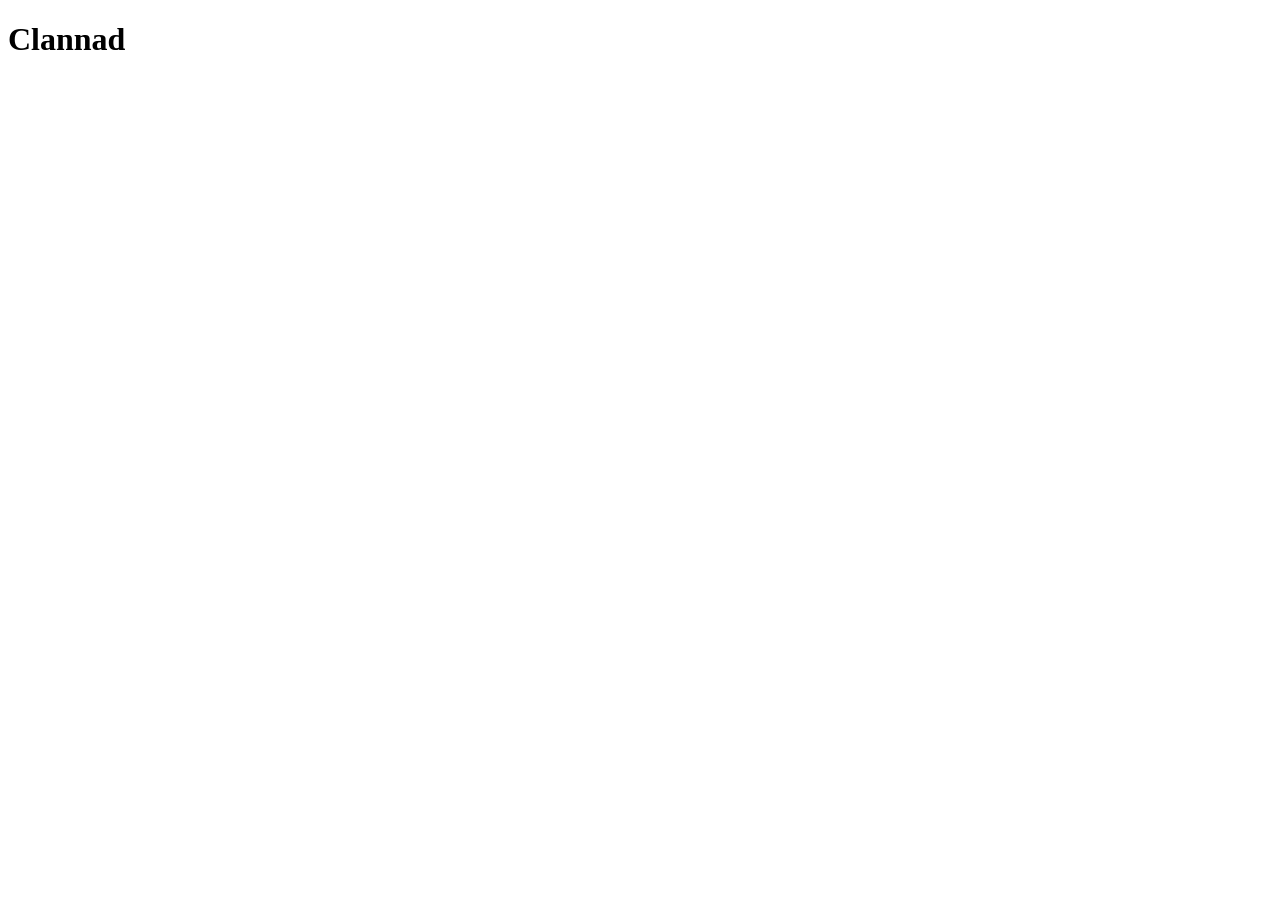
==== index.html @ 70203aae "atualizando os arquivos" ====
<!DOCTYPE html>
<html lang="pt-br">
<head>
    <meta charset="UTF-8">
    <title>Clannad</title>
    <link rel="stylesheet" href="css/style.css">

</head>
<body>
    <header>
        <h1>Clannad</h1>
    </header>
</body>
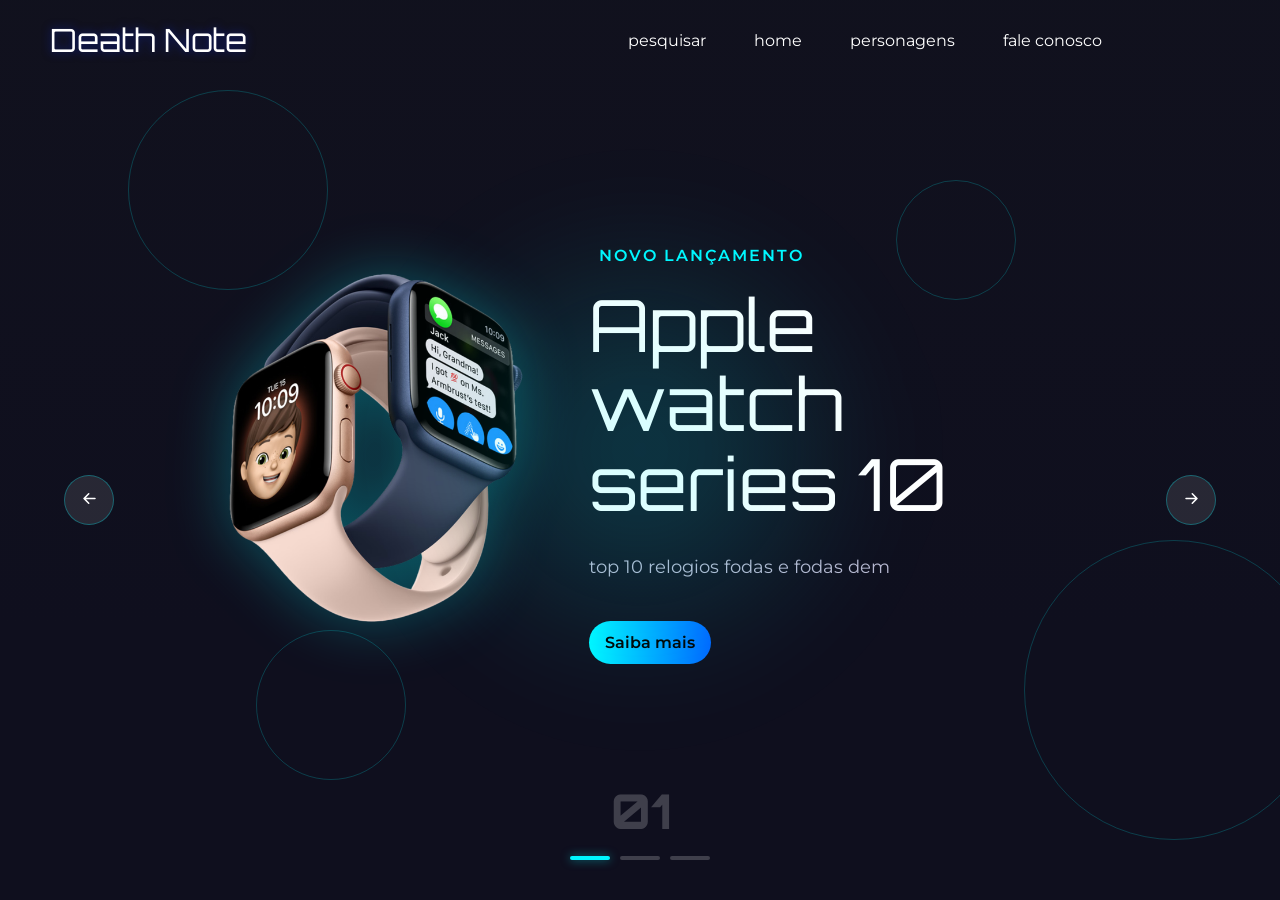
==== commit 64a258e5: "att" ====
--- a/index.html
+++ b/index.html
@@ -1,13 +1,120 @@
-<!DOCTYPE html>
+<!doctype html>
 <html lang="pt-br">
+
 <head>
-    <meta charset="UTF-8">
-    <title>Clannad</title>
-    <link rel="stylesheet" href="css/style.css">
+  <meta charset="UTF-8" />
+  <meta name="viewport" content="width=device-width, initial-scale=1.0" />
+  <title>DevClub Store</title>
+  <link rel="preconnect" href="https://fonts.googleapis.com">
+  <link rel="preconnect" href="https://fonts.gstatic.com" crossorigin>
+  <link
+    href="https://fonts.googleapis.com/css2?family=Montserrat:ital,wght@0,100..900;1,100..900&family=Orbitron:wght@400..900&display=swap"
+    rel="stylesheet">
+  <link rel="stylesheet" href="styles.css">
 
 </head>
+
 <body>
-    <header>
-        <h1>Clannad</h1>
-    </header>
-</body>+  <header>
+    <div class="logo">Death Note</div>
+    <nav>
+      <ul>
+        <li>pesquisar</li>
+        <li>home</li>
+        <li>personagens</li>
+        <li>fale conosco</li>
+      </ul>
+    </nav>
+  </header>
+
+  <main class="container">
+    <div class="tech-circle">
+      <div class="circle"></div>
+      <div class="circle"></div>
+      <div class="circle"></div>
+      <div class="circle"></div>
+    </div>
+
+    <div class="list">
+
+      <div class="item active">
+        <div class="product-img">
+          <img src="img/apple-watch.png" alt="Apple Watch">
+        </div>
+        <div class="content">
+          <p class="product-tag">Novo lançamento</p>
+          <p class="product-name">Apple watch series 10</p>
+          <p class="description">top 10 relogios fodas e fodas dem</p>
+          <button class="btn">Saiba mais</button>
+        </div>
+      </div>
+
+      <div class="item">
+        <div class="product-img">
+          <img src="img/air-pods.png" alt="Air pods">
+        </div>
+        <div class="content">
+          <p class="product-tag">Novo lançamento</p>
+          <p class="product-name">Air Pods</p>
+          <p class="product-description">dasdasdasdasdasd</p>
+          <button class="btn">Saiba mais</button>
+        </div>
+      </div>
+
+      <div class="item">
+        <div class="product-img">
+          <img src="img/vision-pro.png" alt="Vision Pro">
+        </div>
+        <div class="content">
+          <p class="product-tag">Novo lançamento</p>
+          <p class="product-name">Vision Pro</p>
+          <p class="product-description">O óculos mais tecnológico do mercado</p>
+          <button class="btn">Saiba mais</button>
+        </div>
+      </div>
+
+    </div>
+
+
+    </div>
+    </div>
+
+    <div class="arrows">
+      <button class="arrow-btn" id="prev">
+        <svg xmlns="http://www.w3.org/2000/svg" width="25" height="25" fill="#fff" class="bi bi-arrow-left-short"
+          viewBox="0 0 16 16">
+          <path fill-rule="evenodd"
+            d="M12 8a.5.5 0 0 1-.5.5H5.707l2.147 2.146a.5.5 0 0 1-.708.708l-3-3a.5.5 0 0 1 0-.708l3-3a.5.5 0 1 1 .708.708L5.707 7.5H11.5a.5.5 0 0 1 .5.5" />
+        </svg>
+
+
+      </button>
+      <button class="arrow-btn" id="next">
+        <svg xmlns="http://www.w3.org/2000/svg" width="25" height="25" fill="#fff" class="bi bi-arrow-right-short"
+          viewBox="0 0 16 16">
+          <path fill-rule="evenodd"
+            d="M4 8a.5.5 0 0 1 .5-.5h5.793L8.146 5.354a.5.5 0 1 1 .708-.708l3 3a.5.5 0 0 1 0 .708l-3 3a.5.5 0 0 1-.708-.708L10.293 8.5H4.5A.5.5 0 0 1 4 8" />
+        </svg>
+
+
+      </button>
+
+    </div>
+
+    <div class="indicators">
+
+      <div class="numbers">01</div>
+
+      <div class="dots">
+        <div class="dot active"></div>
+        <div class="dot"></div>
+        <div class="dot"></div>
+      </div>
+
+    </div>
+
+  </main>
+</body>
+<script src="./scripts.js"></script>
+
+</html>
--- a/styles.css
+++ b/styles.css
@@ -0,0 +1,284 @@
+* {
+  margin: 0;
+  padding: 0;
+  box-sizing: border-box;
+  list-style: none;
+  font-family: "Montserrat", sans-serif;
+}
+
+body {
+  background-color: #0f0f1e;
+  color: #fff;
+  font-size: 16px;
+}
+header {
+  position: fixed;
+  width: 90vw;
+  top: 0;
+  padding: 20px 50px;
+  display: flex;
+  justify-content: space-between;
+  align-items: center;
+  z-index: 3;
+}
+.logo {
+  font-family: "Orbitron", sans-serif;
+  font-size: 2rem;
+  font-weight: 300;
+  color: #ffffff;
+  text-shadow: 0 0 10px rgba(15, 46, 223, 0.5);
+}
+
+header nav ul {
+  display: flex;
+  gap: 48px;
+}
+header nav ul li {
+  cursor: pointer;
+  position: relative;
+  padding: 5px 0;
+}
+
+header nav ul li::after {
+  content: "";
+  position: absolute;
+  left: 0;
+  bottom: -5px;
+  width: 0;
+  height: 2px;
+  background-color: #ffefff;
+  transition: width 0.5s ease;
+}
+
+header nav ul li:hover::after {
+  width: 100%;
+}
+
+.container {
+  height: 100vh;
+  position: relative;
+  background: linear-gradient(
+    rgba(20, 21, 29, 0.35) 0%,
+    rgba(15, 15, 30, 0) 70%
+  );
+}
+
+.container::before {
+  content: "";
+  position: absolute;
+  border-radius: 50%;
+  width: 500px;
+  min-height: 500px;
+  border-radius: 50%;
+  background: radial-gradient(
+    circle, rgba(0, 247, 255, 0.2) 0%, rgba(15, 15, 30, 0) 70%);
+  top: 50%;
+  left: 50%;
+  transform: translate(-50%, -50%);
+  filter: blur(50px);
+  z-index: 1;
+  animation: pulse 1s infinite alternate;
+}
+
+@keyframes pulse {
+  0% {
+    opacity: 0.5;
+    transform: translate(-50%, -50%) scale(0.8);
+  }
+  100% {
+    opacity: 1;
+    transform: translate(-50%, -50%) scale(1);
+  }
+}
+
+.list {
+  width: 80%;
+  height: 100%;
+  margin: 0 auto;
+  position: relative;
+}
+
+.item {
+  position: absolute;
+  inset: 0;
+  display: flex;
+  justify-content: left;
+  align-items: center;
+  opacity: 0;
+  
+  /*animaçao*/
+  transform: translateX(100vw);
+  transition: transform 0.7s ease-in-out, opacity 0.7s ease-in-out;
+
+
+}
+.active {
+  opacity: 1;
+   transform: translateX(0);
+}
+
+.product-img {
+  width: 45%;
+  height: 100%;
+  display: flex;
+  align-items: center;
+  justify-content: center;
+  position: relative;
+  z-index: 2;
+}
+
+.product-img img {
+  max-width: 80%;
+  max-height: 60%;
+  filter: drop-shadow(0 0 30px rgba(0, 247, 255, 0.3));
+}
+
+.content {
+  width: 55%;
+  padding-right: 80px;
+  display: flex;
+  flex-direction: column;
+  align-items: flex-start;
+  justify-content: center;
+  gap: 10px;
+  z-index: 2;
+}
+
+.product-tag {
+  font-size: 1rem;
+  text-transform: uppercase;
+  color: #00f7ff;
+  font-weight: 600;
+  letter-spacing: 2px;
+  margin: 10px;
+}
+
+.product-name {
+  font-size: 4.5rem;
+  font-family: "Orbitron", sans-serif;
+  line-height: 1.1;
+  margin-bottom: 20px;
+}
+
+.description {
+  font-size: 1.1rem;
+  color: #b8b8d0;
+  line-height: 1.6;
+  margin-bottom: 30px;
+}
+
+.btn {
+  padding: 12px 16px;
+  background: linear-gradient(90deg, #00f7ff, #0066ff);
+  border-radius: 30px;
+  color: #000;
+  font-size: 1rem;
+  font-weight: 600;
+  cursor: pointer;
+  border: none;
+}
+
+.arrows {
+  position: absolute;
+  width: 90%;
+  display: flex;
+  justify-content: space-between;
+  top: 50%;
+  left: 50%;
+  transform: translate(-50%, 50%);
+  z-index: 5;
+}
+
+.arrow-btn {
+  width: 50px;
+  height: 50px;
+  border-radius: 50px;
+  cursor: pointer;
+  background-color: rgba(255, 255, 255, 0.1);
+  border: 1px solid rgba(0, 247, 255, 0.3);
+}
+
+.arrow-btn:hover {
+  background-color: (rgb(0, 247, 255, 0.2));
+  border-color: #00f7ff;
+}
+
+.indicators {
+  position: absolute;
+  bottom: 40px;
+  left: 50%;
+  transform: translateX(-50%);
+  display: flex;
+  flex-direction: column;
+  align-items: center;
+  gap: 15px;
+  z-index: 5;
+}
+
+.numbers {
+  font-family: "Orbitron", sans-serif;
+  font-size: 3rem;
+  font-weight: 800;
+  color: rgba(255, 255, 255, 0.2);
+}
+
+.dots {
+  display: flex;
+  gap: 10px;
+}
+
+.dot {
+  width: 40px;
+  height: 4px;
+  background-color: rgba(255, 255, 255, 0.2);
+  border-radius: 2px;
+}
+
+.dot.active {
+  background-color: #00f7ff;
+  box-shadow: 0 0 10px rgb(0, 247, 255, 0.5);
+}
+
+.tech-circle{
+    position: absolute;
+    width: 100%;
+    top: 0%;
+    left: 0;
+    height: 100%;
+}
+
+.circle{
+    position: absolute;
+    border-radius: 50px;
+    border: 1px solid rgb(0, 247, 255, 0.2);
+
+
+}
+.circle:nth-child(1){
+    width: 200px;
+    height: 200px;
+    top: 10%;
+    left: 10%;
+    border-radius: 50%;
+}
+.circle:nth-child(2){
+    width: 300px;
+    height: 300px;
+    top: 60%;
+    left: 80%;
+    border-radius: 50%;
+}
+.circle:nth-child(3){
+    width: 150px;
+    height: 150px;
+    top: 70%;
+    left: 20%;
+    border-radius: 50%;
+}
+.circle:nth-child(4){
+    width: 120px;
+    height: 120px;
+    top: 20%;
+    left: 70%;
+    border-radius: 50%;
+}
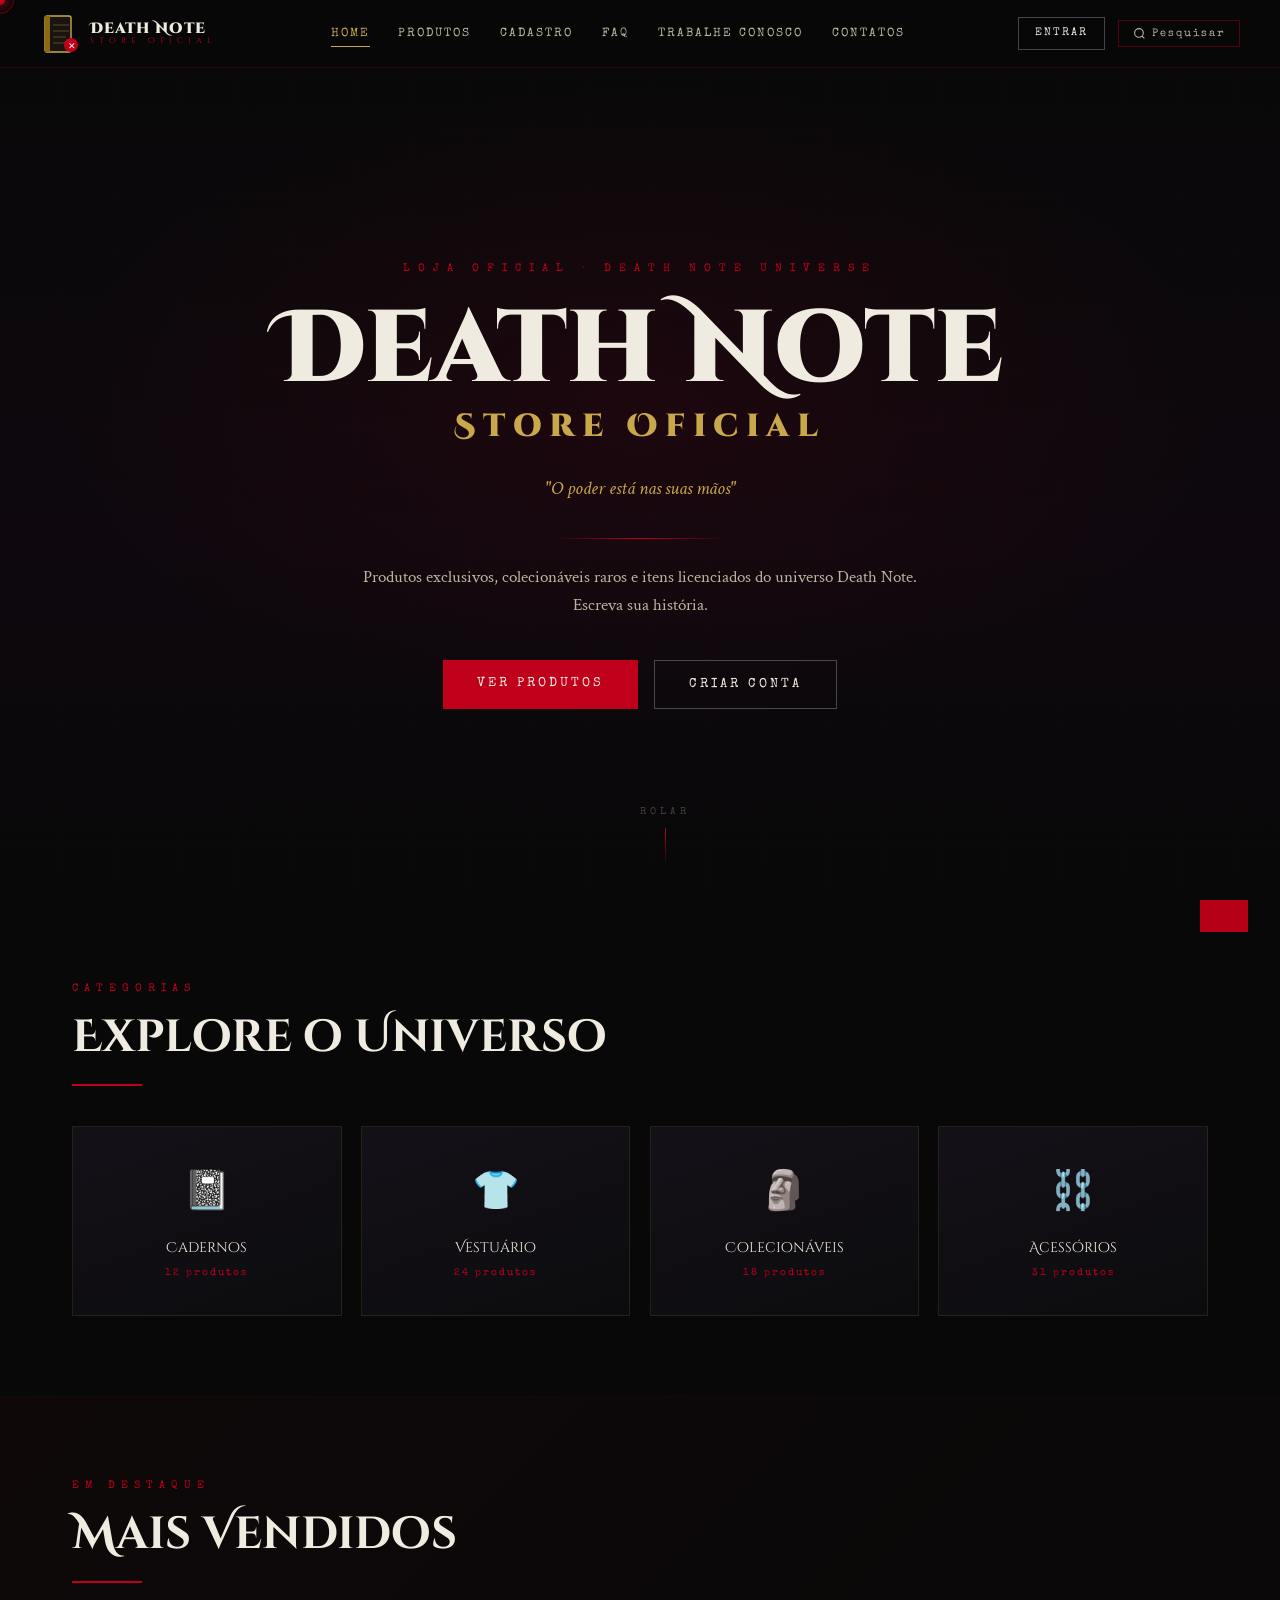
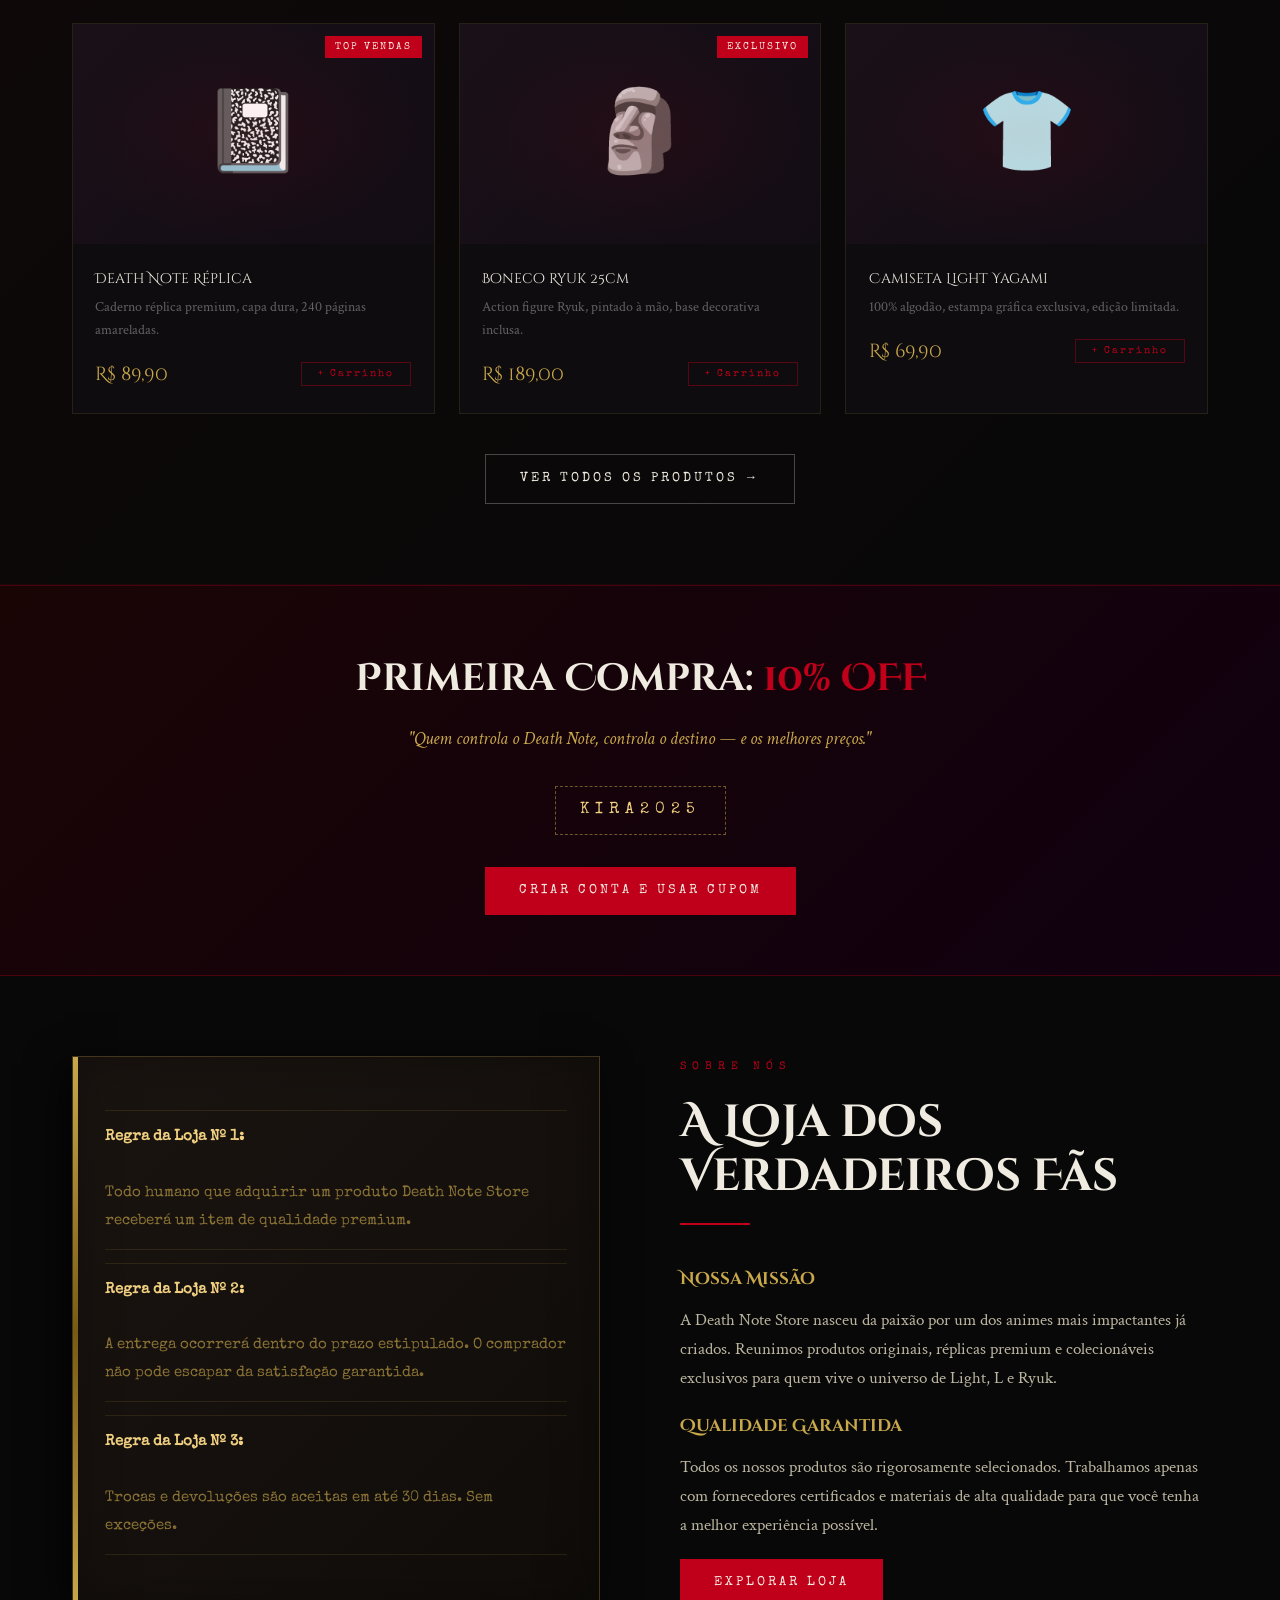
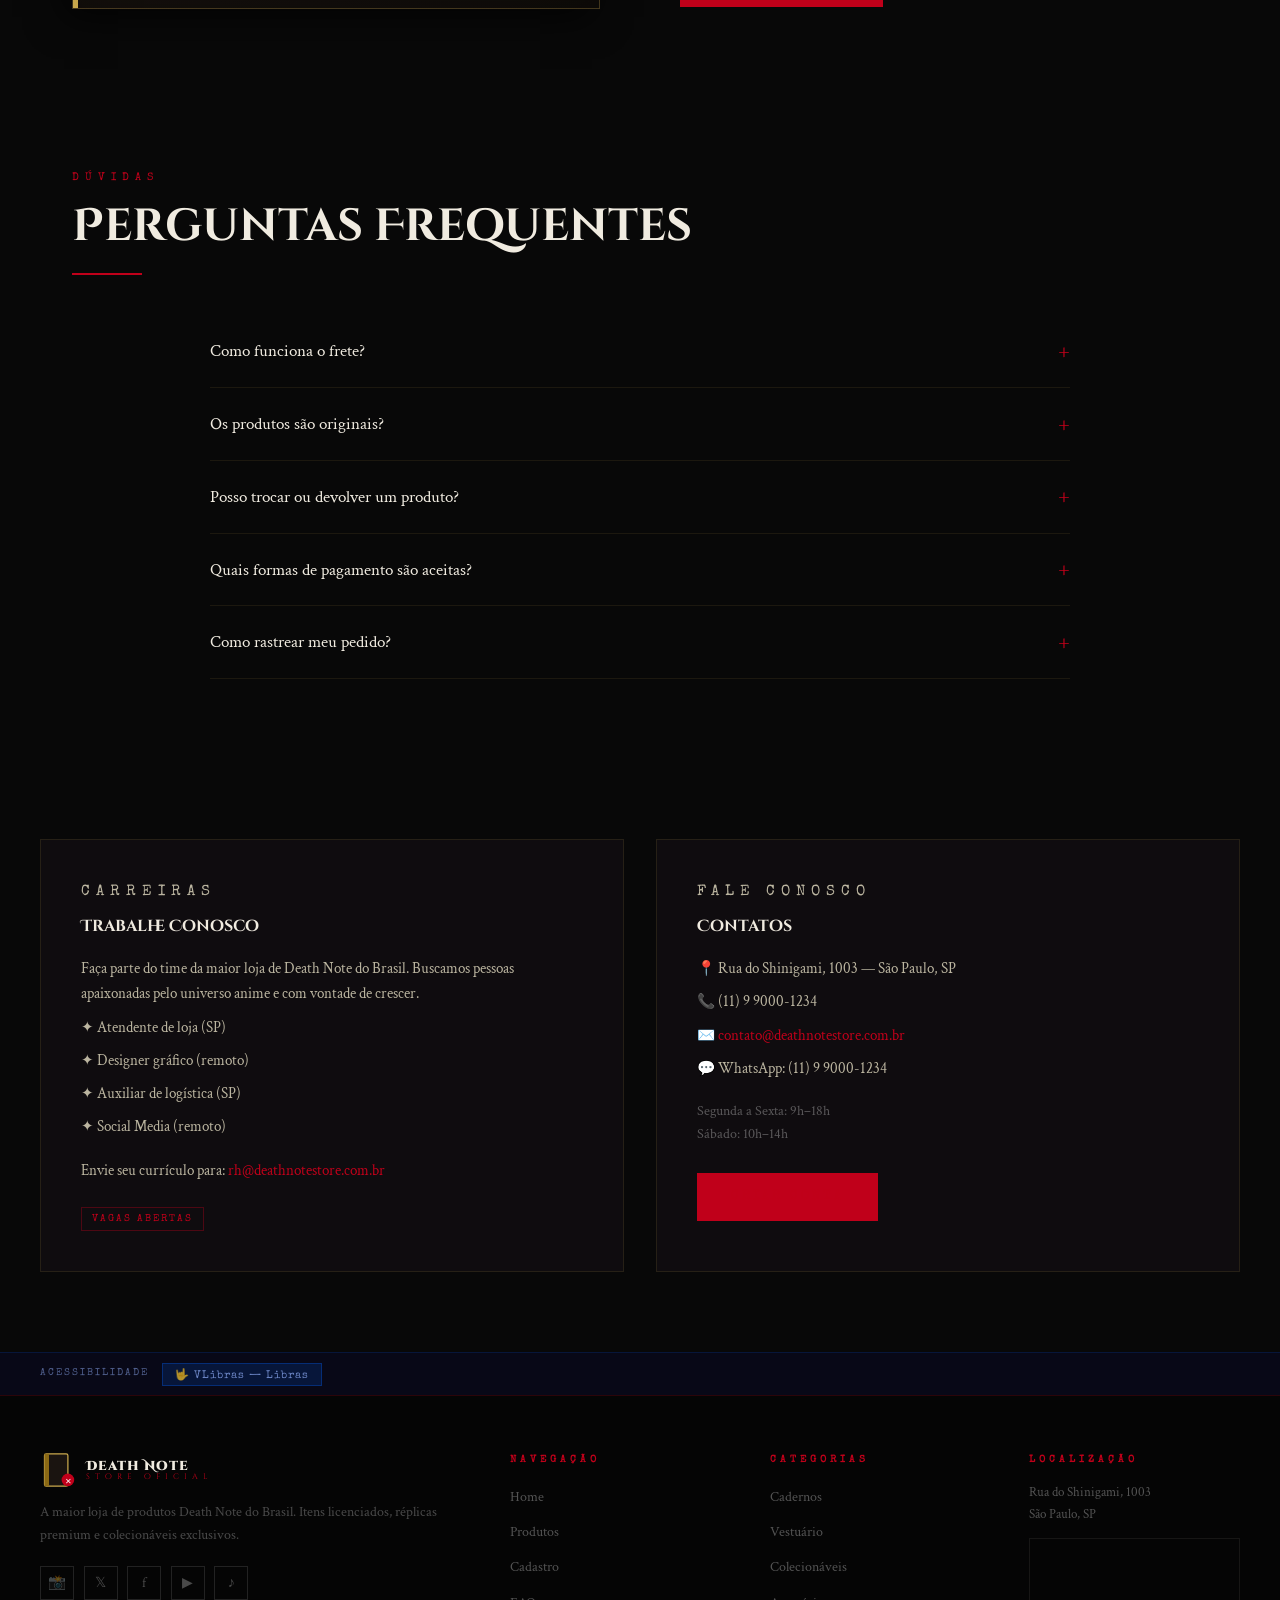
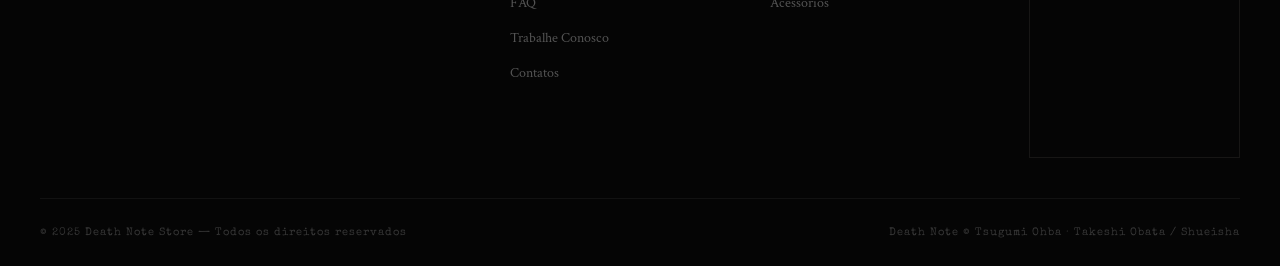
==== commit 44379158: "att final boss" ====
--- a/index.html
+++ b/index.html
@@ -1,120 +1,519 @@
-<!doctype html>
-<html lang="pt-br">
-
+<!DOCTYPE html>
+<html lang="pt-BR">
 <head>
-  <meta charset="UTF-8" />
-  <meta name="viewport" content="width=device-width, initial-scale=1.0" />
-  <title>DevClub Store</title>
-  <link rel="preconnect" href="https://fonts.googleapis.com">
-  <link rel="preconnect" href="https://fonts.gstatic.com" crossorigin>
-  <link
-    href="https://fonts.googleapis.com/css2?family=Montserrat:ital,wght@0,100..900;1,100..900&family=Orbitron:wght@400..900&display=swap"
-    rel="stylesheet">
-  <link rel="stylesheet" href="styles.css">
-
+<meta charset="UTF-8">
+<meta name="viewport" content="width=device-width, initial-scale=1.0">
+<title>Death Note Store — Loja Oficial</title>
+<link rel="stylesheet" href="style.css">
+<style>
+/* ── HERO ── */
+.hero {
+  min-height: 100vh; display:flex; align-items:center; justify-content:center;
+  position:relative; overflow:hidden; padding-top:68px;
+}
+.hero-bg {
+  position:absolute; inset:0;
+  background: radial-gradient(ellipse 70% 55% at 50% 45%, rgba(192,0,26,.09) 0%, transparent 65%),
+              linear-gradient(180deg,#080808 0%,#0e080e 60%,#080808 100%);
+}
+.hero-lines {
+  position:absolute; inset:0;
+  background-image:
+    repeating-linear-gradient(0deg,transparent,transparent 58px,rgba(192,0,26,.025) 58px,rgba(192,0,26,.025) 59px),
+    repeating-linear-gradient(90deg,transparent,transparent 58px,rgba(192,0,26,.018) 58px,rgba(192,0,26,.018) 59px);
+}
+/* Partículas */
+.ptcl { position:absolute; width:2px; height:2px; background:var(--red); border-radius:50%; opacity:0; animation:floatUp linear infinite; }
+@keyframes floatUp {
+  0%   { opacity:0; transform:translateY(100vh) scale(0); }
+  10%  { opacity:.5; }
+  90%  { opacity:.15; }
+  100% { opacity:0; transform:translateY(-30px) scale(1.5); }
+}
+.hero-content { position:relative; z-index:2; text-align:center; max-width:860px; padding:2rem; }
+.hero-eyebrow { font-family:'Special Elite',cursive; font-size:.7rem; letter-spacing:8px; color:var(--red); text-transform:uppercase; margin-bottom:1.5rem; opacity:0; animation:fadeInUp .8s ease forwards .3s; }
+.hero-title { font-family:'Cinzel Decorative',cursive; font-size:clamp(2.8rem,8vw,7rem); font-weight:900; color:var(--white); line-height:.95; margin-bottom:.3em; opacity:0; animation:fadeInUp .8s ease forwards .5s; }
+.hero-title .store { display:block; font-size:clamp(1rem,2.5vw,2rem); color:var(--gold); letter-spacing:8px; margin-top:.4em; }
+.hero-sub { font-family:'Crimson Text',serif; font-style:italic; font-size:1.2rem; color:var(--gold); margin-bottom:2rem; opacity:0; animation:fadeInUp .8s ease forwards .7s; }
+.hero-div { width:180px; height:1px; background:linear-gradient(90deg,transparent,var(--red),transparent); margin:0 auto 1.5rem; opacity:0; animation:fadeInUp .8s ease forwards .9s; }
+.hero-desc { font-size:1.05rem; color:var(--text); max-width:560px; margin:0 auto 2.5rem; opacity:0; animation:fadeInUp .8s ease forwards 1.1s; }
+.hero-btns { display:flex; gap:1rem; justify-content:center; flex-wrap:wrap; opacity:0; animation:fadeInUp .8s ease forwards 1.3s; }
+
+/* ── CATEGORIAS ── */
+.cats { padding:80px 0; }
+.cats-grid { display:grid; grid-template-columns:repeat(4,1fr); gap:1.2rem; margin-top:2.5rem; }
+.cat-card {
+  background:linear-gradient(160deg,#141018,#0c0c0e);
+  border:1px solid rgba(201,168,76,.12); padding:2rem 1.5rem; text-align:center;
+  text-decoration:none; transition:all .3s; cursor:none; position:relative; overflow:hidden;
+}
+.cat-card::before { content:''; position:absolute; top:0; left:0; right:0; height:2px; background:linear-gradient(90deg,transparent,var(--red),transparent); transform:scaleX(0); transition:transform .3s; }
+.cat-card:hover { border-color:rgba(192,0,26,.35); transform:translateY(-5px); box-shadow:0 16px 40px rgba(0,0,0,.5); }
+.cat-card:hover::before { transform:scaleX(1); }
+.cat-icon { font-size:2.4rem; margin-bottom:.8rem; display:block; }
+.cat-name { font-family:'Cinzel Decorative',cursive; font-size:.85rem; color:var(--white); margin-bottom:.3rem; }
+.cat-count { font-family:'Special Elite',cursive; font-size:.65rem; letter-spacing:2px; color:var(--red); }
+
+/* ── DESTAQUES ── */
+.featured { padding:80px 0; background:linear-gradient(135deg,rgba(192,0,26,.03),transparent); border-top:1px solid rgba(192,0,26,.08); border-bottom:1px solid rgba(192,0,26,.08); }
+.prod-grid { display:grid; grid-template-columns:repeat(3,1fr); gap:1.5rem; }
+.prod-card {
+  background:#0f0c0f; border:1px solid rgba(201,168,76,.12);
+  overflow:hidden; transition:all .3s; cursor:none; position:relative;
+}
+.prod-card:hover { border-color:rgba(192,0,26,.4); box-shadow:0 20px 50px rgba(0,0,0,.6); }
+.prod-img {
+  height:220px; background:linear-gradient(135deg,#1a1018,#120c14);
+  display:flex; align-items:center; justify-content:center; font-size:5rem;
+  position:relative; overflow:hidden;
+}
+.prod-img::after { content:''; position:absolute; inset:0; background:radial-gradient(ellipse at center,rgba(192,0,26,.08),transparent 70%); }
+.prod-badge {
+  position:absolute; top:12px; right:12px;
+  background:var(--red); color:var(--white);
+  font-family:'Special Elite',cursive; font-size:.6rem; letter-spacing:2px;
+  padding:3px 10px; text-transform:uppercase;
+}
+.prod-body { padding:1.4rem; }
+.prod-name { font-family:'Cinzel Decorative',cursive; font-size:.9rem; color:var(--white); margin-bottom:.3rem; }
+.prod-desc { font-size:.85rem; color:rgba(200,200,200,.45); margin-bottom:1rem; }
+.prod-footer { display:flex; align-items:center; justify-content:space-between; }
+.prod-price { font-family:'Cinzel Decorative',cursive; font-size:1.2rem; color:var(--gold); }
+.prod-btn {
+  background:none; border:1px solid rgba(192,0,26,.4); color:var(--red);
+  padding:6px 16px; font-family:'Special Elite',cursive; font-size:.65rem;
+  letter-spacing:2px; cursor:none; transition:all .2s;
+}
+.prod-btn:hover { background:var(--red); color:var(--white); }
+.section-cta { text-align:center; margin-top:2.5rem; }
+
+/* ── BANNER PROMO ── */
+.banner {
+  background:linear-gradient(135deg,#1a0505,#100010);
+  border-top:1px solid rgba(192,0,26,.3); border-bottom:1px solid rgba(192,0,26,.3);
+  padding:60px 2rem; text-align:center;
+}
+.banner h2 { font-family:'Cinzel Decorative',cursive; font-size:clamp(1.5rem,3vw,2.5rem); color:var(--white); margin-bottom:.8rem; }
+.banner h2 span { color:var(--red); }
+.banner p { font-style:italic; color:var(--gold); margin-bottom:2rem; font-size:1.1rem; }
+.banner-code { display:inline-block; border:1px dashed rgba(201,168,76,.5); padding:10px 24px; font-family:'Special Elite',cursive; font-size:1rem; letter-spacing:6px; color:var(--gold2); margin-bottom:2rem; }
+
+/* ── SOBRE A LOJA ── */
+.sobre { padding:80px 0; }
+.sobre-grid { display:grid; grid-template-columns:1fr 1fr; gap:5rem; align-items:center; }
+.notebook {
+  background:linear-gradient(135deg,#1a1410,#0f0c09);
+  border:1px solid rgba(201,168,76,.25); padding:2.5rem 2rem;
+  box-shadow:-8px 8px 35px rgba(0,0,0,.7), inset 0 0 50px rgba(0,0,0,.3);
+  position:relative;
+}
+.notebook::before { content:''; position:absolute; top:0; left:0; bottom:0; width:5px; background:linear-gradient(180deg,var(--gold),#7a5a10,var(--gold)); }
+.nb-line { height:1px; background:rgba(201,168,76,.12); margin:13px 0; }
+.nb-text { font-family:'Special Elite',cursive; font-size:.92rem; color:rgba(201,168,76,.65); line-height:1.9; }
+.nb-text strong { color:var(--gold2); animation:glow 3s ease-in-out infinite; }
+@keyframes glow { 0%,100%{text-shadow:none} 50%{text-shadow:0 0 10px rgba(192,0,26,.4)} }
+.sobre-text h3 { font-family:'Cinzel Decorative',cursive; color:var(--gold); font-size:1.05rem; margin-bottom:.8rem; }
+.sobre-text p { margin-bottom:1.2rem; }
+
+/* ── FAQ ── */
+.faq { padding:80px 0; }
+.faq-wrap { max-width:860px; margin:0 auto; }
+.faq-item { border-bottom:1px solid rgba(201,168,76,.1); }
+.faq-q {
+  width:100%; background:none; border:none; color:var(--white);
+  font-family:'Crimson Text',serif; font-size:1.05rem; text-align:left;
+  padding:1.4rem 0; cursor:none; display:flex; justify-content:space-between; align-items:center; transition:color .2s;
+}
+.faq-q:hover { color:var(--gold); }
+.faq-q .ico { color:var(--red); font-size:1.3rem; transition:transform .3s; flex-shrink:0; margin-left:1rem; }
+.faq-q.open .ico { transform:rotate(45deg); }
+.faq-a { max-height:0; overflow:hidden; transition:max-height .4s ease; }
+.faq-a.open { max-height:200px; }
+.faq-a p { color:var(--text); font-size:.92rem; padding-bottom:1.2rem; padding-right:2rem; }
+
+/* ── TRABALHE / CONTATOS ── */
+.info-2col { display:grid; grid-template-columns:1fr 1fr; gap:2rem; padding:80px 0; }
+.info-card {
+  background:#0f0c0f; border:1px solid rgba(201,168,76,.12); padding:2.5rem;
+}
+.info-card h3 { font-family:'Cinzel Decorative',cursive; font-size:1rem; color:var(--white); margin-bottom:1rem; }
+.info-card p, .info-card li { font-size:.92rem; color:var(--text); margin-bottom:.5rem; list-style:none; padding-left:0; }
+.info-card a { color:var(--red); text-decoration:none; cursor:none; }
+.info-card a:hover { color:var(--gold); }
+.info-card ul { margin-bottom:1.2rem; }
+.info-card .tag { display:inline-block; border:1px solid rgba(192,0,26,.35); color:var(--red); font-family:'Special Elite',cursive; font-size:.6rem; letter-spacing:2px; padding:3px 10px; margin-top:1rem; text-transform:uppercase; }
+
+@media(max-width:768px){
+  .cats-grid { grid-template-columns:1fr 1fr; }
+  .prod-grid { grid-template-columns:1fr 1fr; }
+  .sobre-grid,.info-2col { grid-template-columns:1fr; }
+}
+</style>
 </head>
-
 <body>
-  <header>
-    <div class="logo">Death Note</div>
-    <nav>
+
+<!-- CURSOR -->
+<div class="cursor" id="cursor"></div>
+<div class="cursor-ring" id="cursorRing"></div>
+
+<!-- SEARCH MODAL -->
+<div class="search-modal" id="searchModal">
+  <div class="search-box">
+    <div class="search-input-wrap">
+      <input type="text" class="search-input" id="searchInput" placeholder="Buscar produtos, páginas...">
+      <button class="search-close" onclick="closeSearch()">✕</button>
+    </div>
+    <div class="search-results" id="searchResults"></div>
+  </div>
+</div>
+
+<!-- ══ HEADER ══ -->
+<header>
+  <a href="index.html" class="logo">
+    <div class="logo-icon">
+      <svg viewBox="0 0 40 40" fill="none" xmlns="http://www.w3.org/2000/svg">
+        <rect x="5" y="2" width="26" height="36" rx="2" fill="#1a1410" stroke="#c9a84c" stroke-width="1.4"/>
+        <rect x="5" y="2" width="5" height="36" fill="#8b6914"/>
+        <line x1="13" y1="11" x2="29" y2="11" stroke="#c9a84c" stroke-width=".7" stroke-opacity=".5"/>
+        <line x1="13" y1="17" x2="29" y2="17" stroke="#c9a84c" stroke-width=".7" stroke-opacity=".5"/>
+        <line x1="13" y1="23" x2="26" y2="23" stroke="#c9a84c" stroke-width=".7" stroke-opacity=".5"/>
+        <line x1="13" y1="29" x2="28" y2="29" stroke="#c9a84c" stroke-width=".7" stroke-opacity=".5"/>
+        <circle cx="31" cy="31" r="7" fill="#c0001a"/>
+        <text x="27.5" y="35" fill="white" font-size="9" font-family="serif">✕</text>
+      </svg>
+    </div>
+    <div class="logo-text">Death Note <small>store oficial</small></div>
+  </a>
+
+  <nav>
+    <a href="index.html" class="active">Home</a>
+    <a href="produtos.html">Produtos</a>
+    <a href="cadastro.html">Cadastro</a>
+    <a href="#faq">FAQ</a>
+    <a href="#trabalhe">Trabalhe Conosco</a>
+    <a href="#contatos">Contatos</a>
+  </nav>
+
+  <div class="header-right">
+    <a href="cadastro.html" class="btn-outline" style="padding:6px 16px;font-size:.68rem;letter-spacing:2px;">Entrar</a>
+    <button class="btn-search" onclick="openSearch()">
+      <svg width="13" height="13" viewBox="0 0 24 24" fill="none" stroke="currentColor" stroke-width="2"><circle cx="11" cy="11" r="8"/><path d="m21 21-4.35-4.35"/></svg>
+      Pesquisar
+    </button>
+  </div>
+</header>
+
+<!-- ══ MAIN ══ -->
+<main>
+
+  <!-- HERO -->
+  <section class="hero">
+    <div class="hero-bg"></div>
+    <div class="hero-lines"></div>
+    <div class="particles" id="particles"></div>
+    <div class="hero-content">
+      <p class="hero-eyebrow">Loja Oficial · Death Note Universe</p>
+      <h1 class="hero-title">
+        Death Note
+        <span class="store">Store Oficial</span>
+      </h1>
+      <p class="hero-sub">"O poder está nas suas mãos"</p>
+      <div class="hero-div"></div>
+      <p class="hero-desc">Produtos exclusivos, colecionáveis raros e itens licenciados do universo Death Note. Escreva sua história.</p>
+      <div class="hero-btns">
+        <a href="produtos.html" class="btn-primary">Ver Produtos</a>
+        <a href="cadastro.html" class="btn-outline">Criar Conta</a>
+      </div>
+    </div>
+    <div style="position:absolute;bottom:2rem;left:50%;transform:translateX(-50%);text-align:center;opacity:0;animation:fadeInUp 1s ease forwards 2s">
+      <span style="font-family:'Special Elite',cursive;font-size:.6rem;letter-spacing:4px;color:rgba(200,200,200,.3);display:block;margin-bottom:.5rem;text-transform:uppercase;">Rolar</span>
+      <div style="width:1px;height:40px;background:linear-gradient(180deg,var(--red),transparent);margin:0 auto;animation:scrollPulse 2s ease-in-out infinite;"></div>
+    </div>
+  </section>
+
+  <!-- CATEGORIAS -->
+  <section class="cats" id="categorias">
+    <div class="container">
+      <p class="section-label">Categorias</p>
+      <h2 class="section-title">Explore o Universo</h2>
+      <div class="section-div"></div>
+      <div class="cats-grid">
+        <a href="produtos.html?cat=cadernos" class="cat-card">
+          <span class="cat-icon">📓</span>
+          <p class="cat-name">Cadernos</p>
+          <p class="cat-count">12 produtos</p>
+        </a>
+        <a href="produtos.html?cat=vestuario" class="cat-card">
+          <span class="cat-icon">👕</span>
+          <p class="cat-name">Vestuário</p>
+          <p class="cat-count">24 produtos</p>
+        </a>
+        <a href="produtos.html?cat=colecao" class="cat-card">
+          <span class="cat-icon">🗿</span>
+          <p class="cat-name">Colecionáveis</p>
+          <p class="cat-count">18 produtos</p>
+        </a>
+        <a href="produtos.html?cat=acessorios" class="cat-card">
+          <span class="cat-icon">⛓️</span>
+          <p class="cat-name">Acessórios</p>
+          <p class="cat-count">31 produtos</p>
+        </a>
+      </div>
+    </div>
+  </section>
+
+  <!-- DESTAQUES -->
+  <section class="featured" id="destaques">
+    <div class="container">
+      <p class="section-label">Em Destaque</p>
+      <h2 class="section-title">Mais Vendidos</h2>
+      <div class="section-div"></div>
+      <div class="prod-grid">
+        <div class="prod-card">
+          <div class="prod-img">📓<span class="prod-badge">Top Vendas</span></div>
+          <div class="prod-body">
+            <p class="prod-name">Death Note Réplica</p>
+            <p class="prod-desc">Caderno réplica premium, capa dura, 240 páginas amareladas.</p>
+            <div class="prod-footer">
+              <span class="prod-price">R$ 89,90</span>
+              <button class="prod-btn" onclick="addCart(this,'Death Note Réplica')">+ Carrinho</button>
+            </div>
+          </div>
+        </div>
+        <div class="prod-card">
+          <div class="prod-img">🗿<span class="prod-badge">Exclusivo</span></div>
+          <div class="prod-body">
+            <p class="prod-name">Boneco Ryuk 25cm</p>
+            <p class="prod-desc">Action figure Ryuk, pintado à mão, base decorativa inclusa.</p>
+            <div class="prod-footer">
+              <span class="prod-price">R$ 189,00</span>
+              <button class="prod-btn" onclick="addCart(this,'Boneco Ryuk 25cm')">+ Carrinho</button>
+            </div>
+          </div>
+        </div>
+        <div class="prod-card">
+          <div class="prod-img">👕</div>
+          <div class="prod-body">
+            <p class="prod-name">Camiseta Light Yagami</p>
+            <p class="prod-desc">100% algodão, estampa gráfica exclusiva, edição limitada.</p>
+            <div class="prod-footer">
+              <span class="prod-price">R$ 69,90</span>
+              <button class="prod-btn" onclick="addCart(this,'Camiseta Light Yagami')">+ Carrinho</button>
+            </div>
+          </div>
+        </div>
+      </div>
+      <div class="section-cta">
+        <a href="produtos.html" class="btn-outline">Ver Todos os Produtos →</a>
+      </div>
+    </div>
+  </section>
+
+  <!-- BANNER PROMO -->
+  <section class="banner">
+    <div class="container">
+      <h2>Primeira Compra: <span>10% OFF</span></h2>
+      <p>"Quem controla o Death Note, controla o destino — e os melhores preços."</p>
+      <div class="banner-code">KIRA2025</div><br>
+      <a href="cadastro.html" class="btn-primary">Criar Conta e Usar Cupom</a>
+    </div>
+  </section>
+
+  <!-- SOBRE A LOJA -->
+  <section class="sobre" id="sobre">
+    <div class="container">
+      <div class="sobre-grid">
+        <div class="notebook">
+          <div class="nb-line"></div>
+          <p class="nb-text">
+            <strong>Regra da Loja Nº 1:</strong><br>
+            <br>
+            Todo humano que adquirir um produto Death Note Store receberá um item de qualidade premium.
+          </p>
+          <div class="nb-line"></div>
+          <div class="nb-line"></div>
+          <p class="nb-text">
+            <strong>Regra da Loja Nº 2:</strong><br>
+            <br>
+            A entrega ocorrerá dentro do prazo estipulado. O comprador não pode escapar da satisfação garantida.
+          </p>
+          <div class="nb-line"></div>
+          <div class="nb-line"></div>
+          <p class="nb-text"><strong>Regra da Loja Nº 3:</strong><br><br>Trocas e devoluções são aceitas em até 30 dias. Sem exceções.</p>
+          <div class="nb-line"></div>
+        </div>
+        <div class="sobre-text">
+          <p class="section-label">Sobre Nós</p>
+          <h2 class="section-title">A Loja dos Verdadeiros Fãs</h2>
+          <div class="section-div"></div>
+          <h3>Nossa Missão</h3>
+          <p>A Death Note Store nasceu da paixão por um dos animes mais impactantes já criados. Reunimos produtos originais, réplicas premium e colecionáveis exclusivos para quem vive o universo de Light, L e Ryuk.</p>
+          <h3>Qualidade Garantida</h3>
+          <p>Todos os nossos produtos são rigorosamente selecionados. Trabalhamos apenas com fornecedores certificados e materiais de alta qualidade para que você tenha a melhor experiência possível.</p>
+          <a href="produtos.html" class="btn-primary">Explorar Loja</a>
+        </div>
+      </div>
+    </div>
+  </section>
+
+  <!-- FAQ -->
+  <section class="faq" id="faq">
+    <div class="container">
+      <p class="section-label">Dúvidas</p>
+      <h2 class="section-title">Perguntas Frequentes</h2>
+      <div class="section-div"></div>
+      <div class="faq-wrap">
+        <div class="faq-item">
+          <button class="faq-q" onclick="toggleFaq(this)">Como funciona o frete? <span class="ico">+</span></button>
+          <div class="faq-a"><p>Oferecemos frete grátis para compras acima de R$ 150,00 para todo o Brasil. Para compras abaixo desse valor, o frete é calculado automaticamente no checkout com base no CEP de entrega.</p></div>
+        </div>
+        <div class="faq-item">
+          <button class="faq-q" onclick="toggleFaq(this)">Os produtos são originais? <span class="ico">+</span></button>
+          <div class="faq-a"><p>Sim! Trabalhamos exclusivamente com produtos licenciados, réplicas premium e itens produzidos com autorização oficial. Cada produto possui certificado de autenticidade quando aplicável.</p></div>
+        </div>
+        <div class="faq-item">
+          <button class="faq-q" onclick="toggleFaq(this)">Posso trocar ou devolver um produto? <span class="ico">+</span></button>
+          <div class="faq-a"><p>Sim. Aceitamos trocas e devoluções em até 30 dias corridos da data de entrega, conforme o Código de Defesa do Consumidor. Entre em contato conosco pelo e-mail ou WhatsApp.</p></div>
+        </div>
+        <div class="faq-item">
+          <button class="faq-q" onclick="toggleFaq(this)">Quais formas de pagamento são aceitas? <span class="ico">+</span></button>
+          <div class="faq-a"><p>Aceitamos cartão de crédito (até 12x sem juros acima de R$ 200), PIX com 5% de desconto, boleto bancário e carteiras digitais como Mercado Pago e PayPal.</p></div>
+        </div>
+        <div class="faq-item">
+          <button class="faq-q" onclick="toggleFaq(this)">Como rastrear meu pedido? <span class="ico">+</span></button>
+          <div class="faq-a"><p>Após a confirmação do pagamento, você receberá um e-mail com o código de rastreamento dos Correios ou transportadora. Você também pode acompanhar na área "Meus Pedidos" da sua conta.</p></div>
+        </div>
+      </div>
+    </div>
+  </section>
+
+  <!-- TRABALHE CONOSCO + CONTATOS -->
+  <section class="info-2col container" id="trabalhe">
+    <div class="info-card" id="trabalhe-card">
+      <p class="section-label">Carreiras</p>
+      <h3>Trabalhe Conosco</h3>
+      <p>Faça parte do time da maior loja de Death Note do Brasil. Buscamos pessoas apaixonadas pelo universo anime e com vontade de crescer.</p>
       <ul>
-        <li>pesquisar</li>
-        <li>home</li>
-        <li>personagens</li>
-        <li>fale conosco</li>
+        <li>✦ Atendente de loja (SP)</li>
+        <li>✦ Designer gráfico (remoto)</li>
+        <li>✦ Auxiliar de logística (SP)</li>
+        <li>✦ Social Media (remoto)</li>
       </ul>
-    </nav>
-  </header>
-
-  <main class="container">
-    <div class="tech-circle">
-      <div class="circle"></div>
-      <div class="circle"></div>
-      <div class="circle"></div>
-      <div class="circle"></div>
-    </div>
-
-    <div class="list">
-
-      <div class="item active">
-        <div class="product-img">
-          <img src="img/apple-watch.png" alt="Apple Watch">
-        </div>
-        <div class="content">
-          <p class="product-tag">Novo lançamento</p>
-          <p class="product-name">Apple watch series 10</p>
-          <p class="description">top 10 relogios fodas e fodas dem</p>
-          <button class="btn">Saiba mais</button>
-        </div>
-      </div>
-
-      <div class="item">
-        <div class="product-img">
-          <img src="img/air-pods.png" alt="Air pods">
-        </div>
-        <div class="content">
-          <p class="product-tag">Novo lançamento</p>
-          <p class="product-name">Air Pods</p>
-          <p class="product-description">dasdasdasdasdasd</p>
-          <button class="btn">Saiba mais</button>
-        </div>
-      </div>
-
-      <div class="item">
-        <div class="product-img">
-          <img src="img/vision-pro.png" alt="Vision Pro">
-        </div>
-        <div class="content">
-          <p class="product-tag">Novo lançamento</p>
-          <p class="product-name">Vision Pro</p>
-          <p class="product-description">O óculos mais tecnológico do mercado</p>
-          <button class="btn">Saiba mais</button>
-        </div>
-      </div>
-
-    </div>
-
-
-    </div>
-    </div>
-
-    <div class="arrows">
-      <button class="arrow-btn" id="prev">
-        <svg xmlns="http://www.w3.org/2000/svg" width="25" height="25" fill="#fff" class="bi bi-arrow-left-short"
-          viewBox="0 0 16 16">
-          <path fill-rule="evenodd"
-            d="M12 8a.5.5 0 0 1-.5.5H5.707l2.147 2.146a.5.5 0 0 1-.708.708l-3-3a.5.5 0 0 1 0-.708l3-3a.5.5 0 1 1 .708.708L5.707 7.5H11.5a.5.5 0 0 1 .5.5" />
-        </svg>
-
-
-      </button>
-      <button class="arrow-btn" id="next">
-        <svg xmlns="http://www.w3.org/2000/svg" width="25" height="25" fill="#fff" class="bi bi-arrow-right-short"
-          viewBox="0 0 16 16">
-          <path fill-rule="evenodd"
-            d="M4 8a.5.5 0 0 1 .5-.5h5.793L8.146 5.354a.5.5 0 1 1 .708-.708l3 3a.5.5 0 0 1 0 .708l-3 3a.5.5 0 0 1-.708-.708L10.293 8.5H4.5A.5.5 0 0 1 4 8" />
-        </svg>
-
-
-      </button>
-
-    </div>
-
-    <div class="indicators">
-
-      <div class="numbers">01</div>
-
-      <div class="dots">
-        <div class="dot active"></div>
-        <div class="dot"></div>
-        <div class="dot"></div>
-      </div>
-
-    </div>
-
-  </main>
+      <p>Envie seu currículo para: <a href="mailto:rh@deathnotestore.com.br">rh@deathnotestore.com.br</a></p>
+      <span class="tag">Vagas Abertas</span>
+    </div>
+    <div class="info-card" id="contatos">
+      <p class="section-label">Fale Conosco</p>
+      <h3>Contatos</h3>
+      <ul>
+        <li>📍 Rua do Shinigami, 1003 — São Paulo, SP</li>
+        <li>📞 (11) 9 9000-1234</li>
+        <li>✉️ <a href="mailto:contato@deathnotestore.com.br">contato@deathnotestore.com.br</a></li>
+        <li>💬 WhatsApp: (11) 9 9000-1234</li>
+      </ul>
+      <p style="margin-top:.8rem;font-size:.85rem;color:rgba(200,200,200,.4);">Segunda a Sexta: 9h–18h<br>Sábado: 10h–14h</p>
+      <a href="cadastro.html" class="btn-primary" style="margin-top:1.2rem;display:inline-block;">Criar Conta</a>
+    </div>
+  </section>
+
+</main>
+
+<!-- ══ FOOTER ══ -->
+<div class="vlibras-bar">
+  <span>Acessibilidade</span>
+  <button class="vlibras-btn" onclick="alert('VLibras — Tradução em Língua Brasileira de Sinais')">🤟 VLibras — Libras</button>
+</div>
+
+<footer>
+  <div class="footer-grid">
+    <div class="footer-brand">
+      <div class="logo">
+        <div class="logo-icon" style="width:36px;height:36px">
+          <svg viewBox="0 0 40 40" fill="none"><rect x="5" y="2" width="26" height="36" rx="2" fill="#1a1410" stroke="#c9a84c" stroke-width="1.4"/><rect x="5" y="2" width="5" height="36" fill="#8b6914"/><circle cx="31" cy="31" r="7" fill="#c0001a"/><text x="27.5" y="35" fill="white" font-size="9" font-family="serif">✕</text></svg>
+        </div>
+        <div class="logo-text" style="font-size:.82rem">Death Note <small>store oficial</small></div>
+      </div>
+      <p>A maior loja de produtos Death Note do Brasil. Itens licenciados, réplicas premium e colecionáveis exclusivos.</p>
+      <!-- REDES SOCIAIS -->
+      <div class="social-row" style="margin-top:1.2rem">
+        <a href="#" class="social-btn" title="Instagram">📸</a>
+        <a href="#" class="social-btn" title="Twitter/X">𝕏</a>
+        <a href="#" class="social-btn" title="Facebook">f</a>
+        <a href="#" class="social-btn" title="YouTube">▶</a>
+        <a href="#" class="social-btn" title="TikTok">♪</a>
+      </div>
+    </div>
+
+    <div class="footer-col">
+      <h4>Navegação</h4>
+      <ul>
+        <li><a href="index.html">Home</a></li>
+        <li><a href="produtos.html">Produtos</a></li>
+        <li><a href="cadastro.html">Cadastro</a></li>
+        <li><a href="#faq">FAQ</a></li>
+        <li><a href="#trabalhe">Trabalhe Conosco</a></li>
+        <li><a href="#contatos">Contatos</a></li>
+      </ul>
+    </div>
+
+    <div class="footer-col">
+      <h4>Categorias</h4>
+      <ul>
+        <li><a href="produtos.html">Cadernos</a></li>
+        <li><a href="produtos.html">Vestuário</a></li>
+        <li><a href="produtos.html">Colecionáveis</a></li>
+        <li><a href="produtos.html">Acessórios</a></li>
+      </ul>
+    </div>
+
+    <div class="footer-col">
+      <h4>Localização</h4>
+      <p style="font-size:.8rem;color:rgba(200,200,200,.4);margin-bottom:.8rem;">Rua do Shinigami, 1003<br>São Paulo, SP</p>
+      <!-- GOOGLE MAPS -->
+      <div class="map-wrap">
+        <iframe src="https://www.google.com/maps/embed?pb=!1m18!1m12!1m3!1d3657.1975!2d-46.6388!3d-23.5489!2m3!1f0!2f0!3f0!3m2!1i1024!2i768!4f13.1!3m3!1m2!1s0x0%3A0x0!2zMjPCsDMyJzU2LjAiUyA0NsKwMzgnMTkuNiJX!5e0!3m2!1spt-BR!2sbr!4v1234567890" allowfullscreen="" loading="lazy"></iframe>
+      </div>
+    </div>
+  </div>
+
+  <div class="footer-bottom">
+    <span class="footer-copy">© 2025 Death Note Store — Todos os direitos reservados</span>
+    <span class="footer-copy">Death Note © Tsugumi Ohba · Takeshi Obata / Shueisha</span>
+  </div>
+</footer>
+
+<div id="toast" style="position:fixed;bottom:2rem;right:2rem;background:rgba(192,0,26,.95);color:var(--white);padding:1rem 1.5rem;font-family:'Special Elite',cursive;font-size:.78rem;letter-spacing:2px;z-index:3000;transform:translateY(200%);transition:transform .4s cubic-bezier(.34,1.56,.64,1);"></div>
+
+<style>
+@keyframes scrollPulse{ 0%,100%{opacity:.3;transform:scaleY(1)} 50%{opacity:1;transform:scaleY(1.2)} }
+</style>
+
+<script src="shared.js"></script>
+<script>
+// Partículas
+const ptcContainer = document.getElementById('particles');
+for(let i=0;i<18;i++){
+  const p=document.createElement('div'); p.className='ptcl';
+  p.style.cssText=`left:${Math.random()*100}%;width:${Math.random()*3+1}px;height:${Math.random()*3+1}px;animation-duration:${Math.random()*10+8}s;animation-delay:${Math.random()*8}s;`;
+  ptcContainer.appendChild(p);
+}
+
+// FAQ
+function toggleFaq(btn){
+  const ans=btn.nextElementSibling;
+  const wasOpen=ans.classList.contains('open');
+  document.querySelectorAll('.faq-a').forEach(a=>a.classList.remove('open'));
+  document.querySelectorAll('.faq-q').forEach(q=>q.classList.remove('open'));
+  if(!wasOpen){ ans.classList.add('open'); btn.classList.add('open'); }
+}
+
+// Carrinho
+function addCart(btn,nome){
+  const t=document.getElementById('toast');
+  t.textContent='✓ '+nome+' adicionado ao carrinho!';
+  t.style.transform='translateY(0)';
+  setTimeout(()=>t.style.transform='translateY(200%)',2800);
+}
+</script>
 </body>
-<script src="./scripts.js"></script>
-
-</html>+</html>
--- a/style.css
+++ b/style.css
@@ -0,0 +1,250 @@
+@import url('https://fonts.googleapis.com/css2?family=Cinzel+Decorative:wght@400;700;900&family=Crimson+Text:ital,wght@0,400;0,600;1,400&family=Special+Elite&display=swap');
+
+:root {
+  --black: #080808;
+  --deep: #100d10;
+  --red: #c0001a;
+  --red2: #ff1a35;
+  --gold: #c9a84c;
+  --gold2: #f0d080;
+  --cream: #e8dfc8;
+  --gray: #2a2a35;
+  --text: #bbb5a0;
+  --white: #f0ebe0;
+}
+
+* { margin:0; padding:0; box-sizing:border-box; }
+html { scroll-behavior: smooth; }
+
+body {
+  background: var(--black);
+  color: var(--text);
+  font-family: 'Crimson Text', serif;
+  font-size: 17px;
+  line-height: 1.7;
+  cursor: none;
+}
+
+/* CURSOR */
+.cursor {
+  width: 10px; height: 10px;
+  background: var(--red);
+  border-radius: 50%;
+  position: fixed;
+  pointer-events: none;
+  z-index: 9999;
+  transform: translate(-50%,-50%);
+  transition: transform .08s;
+  box-shadow: 0 0 12px var(--red2);
+}
+.cursor-ring {
+  width: 28px; height: 28px;
+  border: 1px solid rgba(192,0,26,.5);
+  border-radius: 50%;
+  position: fixed;
+  pointer-events: none;
+  z-index: 9998;
+  transform: translate(-50%,-50%);
+  transition: all .14s ease;
+}
+
+/* SCROLLBAR */
+::-webkit-scrollbar { width: 5px; }
+::-webkit-scrollbar-track { background: var(--black); }
+::-webkit-scrollbar-thumb { background: var(--red); }
+
+/* ── HEADER ── */
+header {
+  position: fixed;
+  top: 0; left: 0; right: 0;
+  height: 68px;
+  z-index: 1000;
+  background: rgba(8,8,8,.96);
+  backdrop-filter: blur(12px);
+  border-bottom: 1px solid rgba(192,0,26,.25);
+  display: flex;
+  align-items: center;
+  justify-content: space-between;
+  padding: 0 2.5rem;
+}
+
+/* LOGO — canto superior esquerdo */
+.logo {
+  display: flex; align-items: center; gap: 10px;
+  text-decoration: none; flex-shrink: 0;
+}
+.logo-icon { width: 40px; height: 40px; }
+.logo-icon svg { width: 100%; height: 100%; }
+.logo-text {
+  font-family: 'Cinzel Decorative', cursive;
+  font-size: .95rem; font-weight: 900;
+  color: var(--white); line-height: 1.1; letter-spacing: 1px;
+}
+.logo-text small {
+  display: block; font-size: .5rem;
+  letter-spacing: 5px; color: var(--red); font-weight: 400;
+}
+
+/* NAV — centro */
+nav {
+  display: flex; align-items: center; gap: 1.8rem;
+}
+nav a {
+  font-family: 'Special Elite', cursive;
+  font-size: .72rem; letter-spacing: 2px;
+  color: var(--text); text-decoration: none; text-transform: uppercase;
+  transition: color .2s; position: relative; cursor: none;
+}
+nav a::after {
+  content:''; position:absolute; bottom:-4px; left:0;
+  width:0; height:1px; background: var(--red); transition: width .3s;
+}
+nav a:hover { color: var(--white); }
+nav a:hover::after { width: 100%; }
+nav a.active { color: var(--gold); }
+nav a.active::after { width: 100%; background: var(--gold); }
+
+/* PESQUISAR — canto superior direito */
+.header-right { display: flex; align-items: center; gap: .8rem; flex-shrink:0; }
+.btn-search {
+  background: none; border: 1px solid rgba(192,0,26,.4);
+  color: var(--text); padding: 6px 14px; cursor: none;
+  font-family: 'Special Elite', cursive; font-size: .7rem; letter-spacing: 2px;
+  transition: all .2s; display: flex; align-items: center; gap: 6px;
+}
+.btn-search:hover { border-color: var(--red); color: var(--white); background: rgba(192,0,26,.1); }
+
+
+footer {
+  background: #050505;
+  border-top: 1px solid rgba(192,0,26,.2);
+  padding: 3.5rem 2.5rem 1.5rem;
+}
+.footer-grid {
+  max-width: 1200px; margin: 0 auto;
+  display: grid; grid-template-columns: 2fr 1fr 1fr 1fr; gap: 3rem;
+  margin-bottom: 2.5rem;
+}
+.footer-brand p { font-size:.85rem; color: rgba(200,200,200,.35); margin-top:.8rem; }
+.footer-col h4 {
+  font-family: 'Special Elite', cursive;
+  font-size: .62rem; letter-spacing: 4px; color: var(--red);
+  text-transform: uppercase; margin-bottom: .8rem;
+}
+.footer-col ul { list-style: none; }
+.footer-col ul li { margin-bottom: .4rem; }
+.footer-col ul li a {
+  font-size:.85rem; color: rgba(200,200,200,.4);
+  text-decoration: none; transition: color .2s; cursor: none;
+}
+.footer-col ul li a:hover { color: var(--gold); }
+
+
+.social-row { display: flex; gap: .6rem; margin-top: .8rem; }
+.social-btn {
+  width: 34px; height: 34px;
+  border: 1px solid rgba(200,200,200,.15);
+  display: flex; align-items: center; justify-content: center;
+  color: rgba(200,200,200,.35); text-decoration: none;
+  font-size: .9rem; transition: all .2s; cursor: none;
+}
+.social-btn:hover { border-color: var(--red); color: var(--red); }
+
+
+.map-wrap {
+  width: 100%; height: 220px; overflow: hidden;
+  border: 1px solid rgba(201,168,76,.2); margin-top: .8rem;
+  filter: grayscale(1) brightness(.5) sepia(.3);
+  transition: filter .3s;
+}
+.map-wrap:hover { filter: grayscale(.6) brightness(.65) sepia(.2); }
+.map-wrap iframe { width: 100%; height: 100%; border: none; }
+
+.footer-bottom {
+  max-width: 1200px; margin: 0 auto;
+  border-top: 1px solid rgba(255,255,255,.05);
+  padding-top: 1.5rem;
+  display: flex; justify-content: space-between; align-items: center; flex-wrap: wrap; gap: 1rem;
+}
+.footer-copy { font-family: 'Special Elite', cursive; font-size:.7rem; letter-spacing:1px; color:rgba(200,200,200,.25); }
+
+/* VLibras widget placeholder */
+.vlibras-bar {
+  background: rgba(0,0,255,.06); border-top: 1px solid rgba(0,100,255,.15);
+  padding: .6rem 2.5rem; display: flex; align-items: center; gap: .8rem;
+}
+.vlibras-bar span { font-family:'Special Elite',cursive; font-size:.65rem; letter-spacing:2px; color:rgba(150,180,255,.5); text-transform:uppercase; }
+.vlibras-btn {
+  background: rgba(0,100,255,.15); border: 1px solid rgba(0,100,255,.3);
+  color: rgba(150,180,255,.7); padding: 4px 12px; font-size:.7rem;
+  font-family:'Special Elite',cursive; letter-spacing:1px; cursor:none;
+  transition: all .2s;
+}
+.vlibras-btn:hover { background:rgba(0,100,255,.25); color:#99aaff; }
+
+/* ── SHARED UTILS ── */
+.container { max-width: 1200px; margin: 0 auto; padding: 0 2rem; }
+.section-label {
+  font-family: 'Special Elite', cursive; font-size:.68rem; letter-spacing:6px;
+  color: var(--red); text-transform:uppercase; margin-bottom:.8rem;
+}
+.section-title {
+  font-family: 'Cinzel Decorative', cursive;
+  font-size: clamp(1.6rem,3.5vw,2.8rem); color: var(--white); line-height:1.2; margin-bottom:1.2rem;
+}
+.section-div { width:70px; height:2px; background:var(--red); margin-bottom:2.5rem; }
+
+.btn-primary {
+  background: var(--red); color: var(--white); border:none;
+  padding: 13px 34px; font-family:'Special Elite',cursive;
+  font-size:.8rem; letter-spacing:3px; text-transform:uppercase;
+  text-decoration:none; cursor:none; transition:all .3s; display:inline-block;
+}
+.btn-primary:hover { background:var(--red2); box-shadow:0 0 25px rgba(192,0,26,.5); }
+.btn-outline {
+  background:none; color:var(--white); border:1px solid rgba(255,255,255,.25);
+  padding:13px 34px; font-family:'Special Elite',cursive;
+  font-size:.8rem; letter-spacing:3px; text-transform:uppercase;
+  text-decoration:none; cursor:none; transition:all .3s; display:inline-block;
+}
+.btn-outline:hover { border-color:var(--gold); color:var(--gold); }
+
+@keyframes fadeInUp {
+  from { opacity:0; transform:translateY(28px); }
+  to   { opacity:1; transform:translateY(0); }
+}
+@keyframes fadeIn { from{opacity:0} to{opacity:1} }
+
+/* SEARCH MODAL */
+.search-modal {
+  position:fixed; inset:0; background:rgba(0,0,0,.97);
+  z-index:2000; display:flex; align-items:flex-start; justify-content:center;
+  padding-top:14vh; opacity:0; pointer-events:none; transition:opacity .3s;
+}
+.search-modal.open { opacity:1; pointer-events:all; }
+.search-box { width:100%; max-width:680px; padding:0 2rem; }
+.search-input-wrap { border-bottom:2px solid var(--red); padding-bottom:.8rem; position:relative; }
+.search-input {
+  width:100%; background:none; border:none; outline:none;
+  font-family:'Cinzel Decorative',cursive; font-size:1.8rem;
+  color:var(--white); letter-spacing:2px;
+}
+.search-input::placeholder { color:rgba(255,255,255,.15); }
+.search-close { position:absolute; top:.8rem; right:0; background:none; border:none; color:rgba(255,255,255,.3); font-size:1.6rem; cursor:none; transition:color .2s; }
+.search-close:hover { color:var(--red); }
+.search-hint { font-family:'Special Elite',cursive; font-size:.65rem; letter-spacing:2px; color:rgba(255,255,255,.2); margin-top:1rem; text-transform:uppercase; }
+.search-results { margin-top:1.8rem; }
+.search-result {
+  display:flex; gap:1rem; align-items:center; padding:.9rem 0;
+  border-bottom:1px solid rgba(255,255,255,.04);
+  text-decoration:none; color:var(--text); transition:padding .2s, color .2s; cursor:none;
+}
+.search-result:hover { padding-left:.6rem; color:var(--white); }
+.res-type { font-family:'Special Elite',cursive; font-size:.58rem; letter-spacing:2px; color:var(--red); text-transform:uppercase; min-width:80px; }
+.res-name { font-size:.95rem; }
+
+@media(max-width:768px){
+  nav { display:none; }
+  .footer-grid { grid-template-columns:1fr 1fr; }
+  header { padding:0 1rem; }
+}
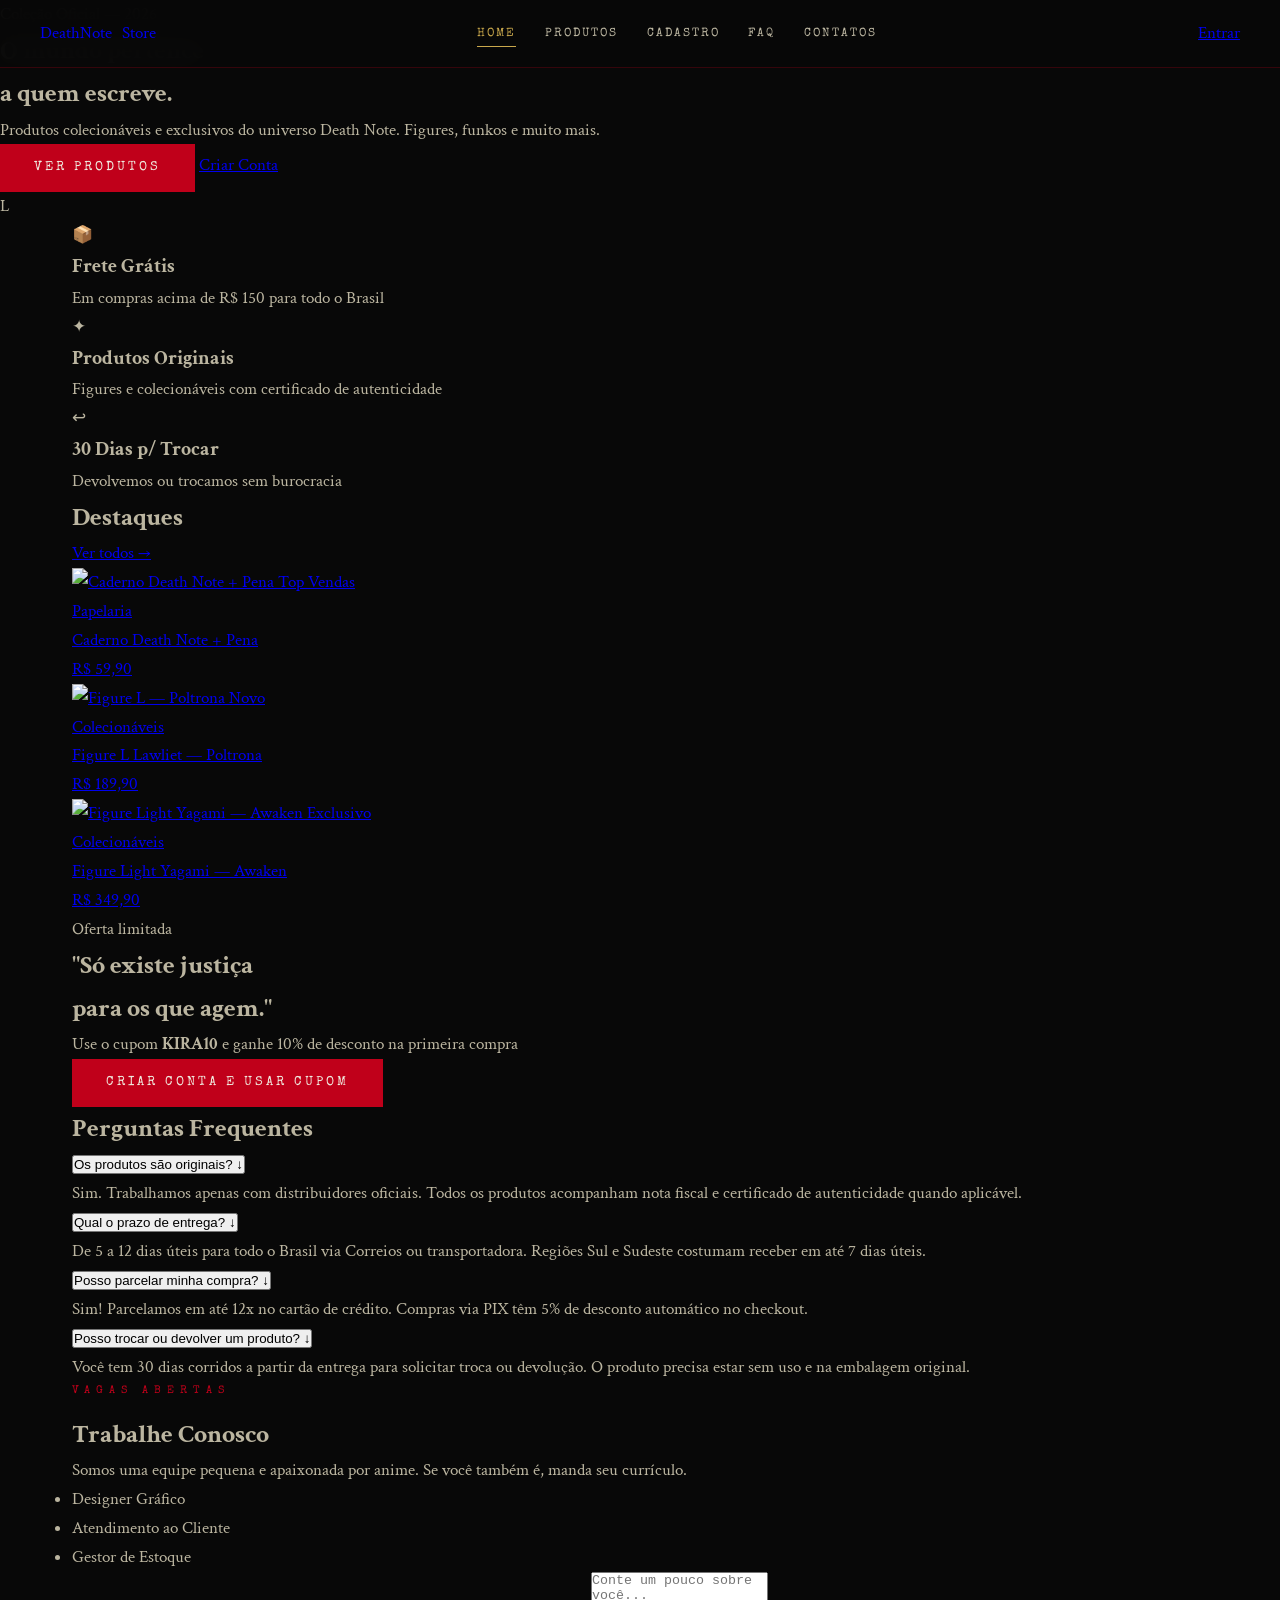
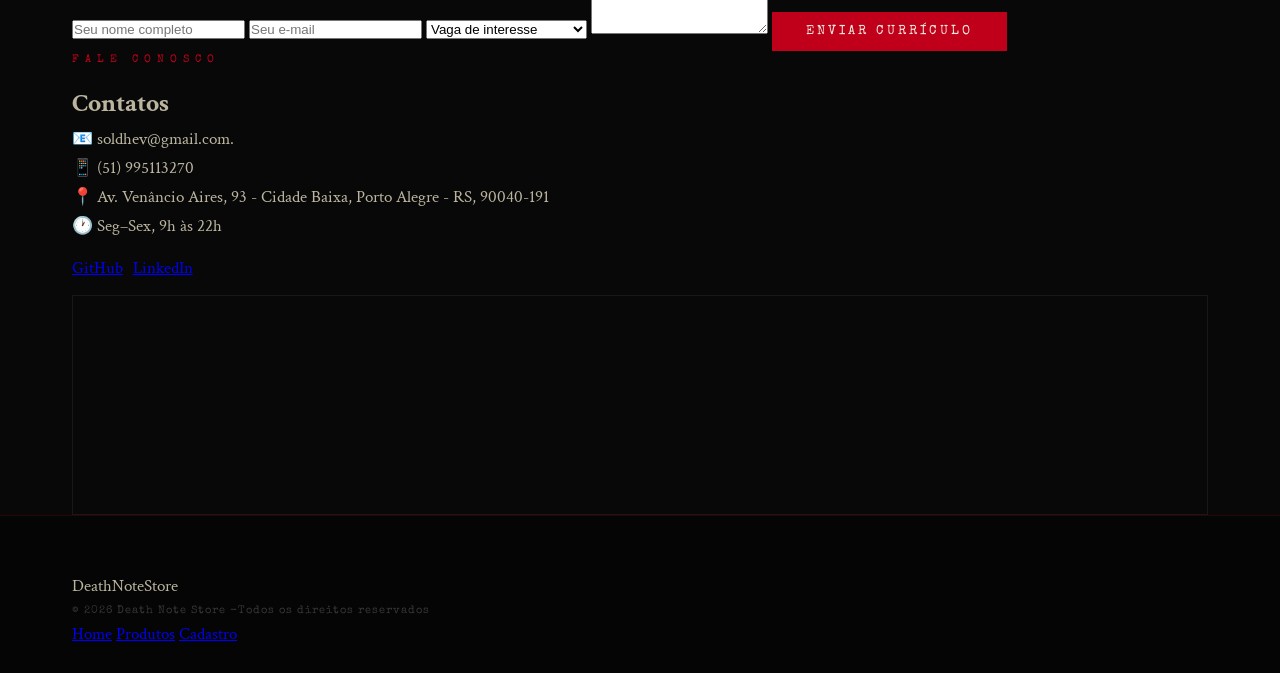
==== commit 3727eb73: "att" ====
--- a/index.html
+++ b/index.html
@@ -1,519 +1,378 @@
 <!DOCTYPE html>
 <html lang="pt-BR">
 <head>
-<meta charset="UTF-8">
-<meta name="viewport" content="width=device-width, initial-scale=1.0">
-<title>Death Note Store — Loja Oficial</title>
-<link rel="stylesheet" href="style.css">
-<style>
-/* ── HERO ── */
-.hero {
-  min-height: 100vh; display:flex; align-items:center; justify-content:center;
-  position:relative; overflow:hidden; padding-top:68px;
-}
-.hero-bg {
-  position:absolute; inset:0;
-  background: radial-gradient(ellipse 70% 55% at 50% 45%, rgba(192,0,26,.09) 0%, transparent 65%),
-              linear-gradient(180deg,#080808 0%,#0e080e 60%,#080808 100%);
-}
-.hero-lines {
-  position:absolute; inset:0;
-  background-image:
-    repeating-linear-gradient(0deg,transparent,transparent 58px,rgba(192,0,26,.025) 58px,rgba(192,0,26,.025) 59px),
-    repeating-linear-gradient(90deg,transparent,transparent 58px,rgba(192,0,26,.018) 58px,rgba(192,0,26,.018) 59px);
-}
-/* Partículas */
-.ptcl { position:absolute; width:2px; height:2px; background:var(--red); border-radius:50%; opacity:0; animation:floatUp linear infinite; }
-@keyframes floatUp {
-  0%   { opacity:0; transform:translateY(100vh) scale(0); }
-  10%  { opacity:.5; }
-  90%  { opacity:.15; }
-  100% { opacity:0; transform:translateY(-30px) scale(1.5); }
-}
-.hero-content { position:relative; z-index:2; text-align:center; max-width:860px; padding:2rem; }
-.hero-eyebrow { font-family:'Special Elite',cursive; font-size:.7rem; letter-spacing:8px; color:var(--red); text-transform:uppercase; margin-bottom:1.5rem; opacity:0; animation:fadeInUp .8s ease forwards .3s; }
-.hero-title { font-family:'Cinzel Decorative',cursive; font-size:clamp(2.8rem,8vw,7rem); font-weight:900; color:var(--white); line-height:.95; margin-bottom:.3em; opacity:0; animation:fadeInUp .8s ease forwards .5s; }
-.hero-title .store { display:block; font-size:clamp(1rem,2.5vw,2rem); color:var(--gold); letter-spacing:8px; margin-top:.4em; }
-.hero-sub { font-family:'Crimson Text',serif; font-style:italic; font-size:1.2rem; color:var(--gold); margin-bottom:2rem; opacity:0; animation:fadeInUp .8s ease forwards .7s; }
-.hero-div { width:180px; height:1px; background:linear-gradient(90deg,transparent,var(--red),transparent); margin:0 auto 1.5rem; opacity:0; animation:fadeInUp .8s ease forwards .9s; }
-.hero-desc { font-size:1.05rem; color:var(--text); max-width:560px; margin:0 auto 2.5rem; opacity:0; animation:fadeInUp .8s ease forwards 1.1s; }
-.hero-btns { display:flex; gap:1rem; justify-content:center; flex-wrap:wrap; opacity:0; animation:fadeInUp .8s ease forwards 1.3s; }
-
-/* ── CATEGORIAS ── */
-.cats { padding:80px 0; }
-.cats-grid { display:grid; grid-template-columns:repeat(4,1fr); gap:1.2rem; margin-top:2.5rem; }
-.cat-card {
-  background:linear-gradient(160deg,#141018,#0c0c0e);
-  border:1px solid rgba(201,168,76,.12); padding:2rem 1.5rem; text-align:center;
-  text-decoration:none; transition:all .3s; cursor:none; position:relative; overflow:hidden;
-}
-.cat-card::before { content:''; position:absolute; top:0; left:0; right:0; height:2px; background:linear-gradient(90deg,transparent,var(--red),transparent); transform:scaleX(0); transition:transform .3s; }
-.cat-card:hover { border-color:rgba(192,0,26,.35); transform:translateY(-5px); box-shadow:0 16px 40px rgba(0,0,0,.5); }
-.cat-card:hover::before { transform:scaleX(1); }
-.cat-icon { font-size:2.4rem; margin-bottom:.8rem; display:block; }
-.cat-name { font-family:'Cinzel Decorative',cursive; font-size:.85rem; color:var(--white); margin-bottom:.3rem; }
-.cat-count { font-family:'Special Elite',cursive; font-size:.65rem; letter-spacing:2px; color:var(--red); }
-
-/* ── DESTAQUES ── */
-.featured { padding:80px 0; background:linear-gradient(135deg,rgba(192,0,26,.03),transparent); border-top:1px solid rgba(192,0,26,.08); border-bottom:1px solid rgba(192,0,26,.08); }
-.prod-grid { display:grid; grid-template-columns:repeat(3,1fr); gap:1.5rem; }
-.prod-card {
-  background:#0f0c0f; border:1px solid rgba(201,168,76,.12);
-  overflow:hidden; transition:all .3s; cursor:none; position:relative;
-}
-.prod-card:hover { border-color:rgba(192,0,26,.4); box-shadow:0 20px 50px rgba(0,0,0,.6); }
-.prod-img {
-  height:220px; background:linear-gradient(135deg,#1a1018,#120c14);
-  display:flex; align-items:center; justify-content:center; font-size:5rem;
-  position:relative; overflow:hidden;
-}
-.prod-img::after { content:''; position:absolute; inset:0; background:radial-gradient(ellipse at center,rgba(192,0,26,.08),transparent 70%); }
-.prod-badge {
-  position:absolute; top:12px; right:12px;
-  background:var(--red); color:var(--white);
-  font-family:'Special Elite',cursive; font-size:.6rem; letter-spacing:2px;
-  padding:3px 10px; text-transform:uppercase;
-}
-.prod-body { padding:1.4rem; }
-.prod-name { font-family:'Cinzel Decorative',cursive; font-size:.9rem; color:var(--white); margin-bottom:.3rem; }
-.prod-desc { font-size:.85rem; color:rgba(200,200,200,.45); margin-bottom:1rem; }
-.prod-footer { display:flex; align-items:center; justify-content:space-between; }
-.prod-price { font-family:'Cinzel Decorative',cursive; font-size:1.2rem; color:var(--gold); }
-.prod-btn {
-  background:none; border:1px solid rgba(192,0,26,.4); color:var(--red);
-  padding:6px 16px; font-family:'Special Elite',cursive; font-size:.65rem;
-  letter-spacing:2px; cursor:none; transition:all .2s;
-}
-.prod-btn:hover { background:var(--red); color:var(--white); }
-.section-cta { text-align:center; margin-top:2.5rem; }
-
-/* ── BANNER PROMO ── */
-.banner {
-  background:linear-gradient(135deg,#1a0505,#100010);
-  border-top:1px solid rgba(192,0,26,.3); border-bottom:1px solid rgba(192,0,26,.3);
-  padding:60px 2rem; text-align:center;
-}
-.banner h2 { font-family:'Cinzel Decorative',cursive; font-size:clamp(1.5rem,3vw,2.5rem); color:var(--white); margin-bottom:.8rem; }
-.banner h2 span { color:var(--red); }
-.banner p { font-style:italic; color:var(--gold); margin-bottom:2rem; font-size:1.1rem; }
-.banner-code { display:inline-block; border:1px dashed rgba(201,168,76,.5); padding:10px 24px; font-family:'Special Elite',cursive; font-size:1rem; letter-spacing:6px; color:var(--gold2); margin-bottom:2rem; }
-
-/* ── SOBRE A LOJA ── */
-.sobre { padding:80px 0; }
-.sobre-grid { display:grid; grid-template-columns:1fr 1fr; gap:5rem; align-items:center; }
-.notebook {
-  background:linear-gradient(135deg,#1a1410,#0f0c09);
-  border:1px solid rgba(201,168,76,.25); padding:2.5rem 2rem;
-  box-shadow:-8px 8px 35px rgba(0,0,0,.7), inset 0 0 50px rgba(0,0,0,.3);
-  position:relative;
-}
-.notebook::before { content:''; position:absolute; top:0; left:0; bottom:0; width:5px; background:linear-gradient(180deg,var(--gold),#7a5a10,var(--gold)); }
-.nb-line { height:1px; background:rgba(201,168,76,.12); margin:13px 0; }
-.nb-text { font-family:'Special Elite',cursive; font-size:.92rem; color:rgba(201,168,76,.65); line-height:1.9; }
-.nb-text strong { color:var(--gold2); animation:glow 3s ease-in-out infinite; }
-@keyframes glow { 0%,100%{text-shadow:none} 50%{text-shadow:0 0 10px rgba(192,0,26,.4)} }
-.sobre-text h3 { font-family:'Cinzel Decorative',cursive; color:var(--gold); font-size:1.05rem; margin-bottom:.8rem; }
-.sobre-text p { margin-bottom:1.2rem; }
-
-/* ── FAQ ── */
-.faq { padding:80px 0; }
-.faq-wrap { max-width:860px; margin:0 auto; }
-.faq-item { border-bottom:1px solid rgba(201,168,76,.1); }
-.faq-q {
-  width:100%; background:none; border:none; color:var(--white);
-  font-family:'Crimson Text',serif; font-size:1.05rem; text-align:left;
-  padding:1.4rem 0; cursor:none; display:flex; justify-content:space-between; align-items:center; transition:color .2s;
-}
-.faq-q:hover { color:var(--gold); }
-.faq-q .ico { color:var(--red); font-size:1.3rem; transition:transform .3s; flex-shrink:0; margin-left:1rem; }
-.faq-q.open .ico { transform:rotate(45deg); }
-.faq-a { max-height:0; overflow:hidden; transition:max-height .4s ease; }
-.faq-a.open { max-height:200px; }
-.faq-a p { color:var(--text); font-size:.92rem; padding-bottom:1.2rem; padding-right:2rem; }
-
-/* ── TRABALHE / CONTATOS ── */
-.info-2col { display:grid; grid-template-columns:1fr 1fr; gap:2rem; padding:80px 0; }
-.info-card {
-  background:#0f0c0f; border:1px solid rgba(201,168,76,.12); padding:2.5rem;
-}
-.info-card h3 { font-family:'Cinzel Decorative',cursive; font-size:1rem; color:var(--white); margin-bottom:1rem; }
-.info-card p, .info-card li { font-size:.92rem; color:var(--text); margin-bottom:.5rem; list-style:none; padding-left:0; }
-.info-card a { color:var(--red); text-decoration:none; cursor:none; }
-.info-card a:hover { color:var(--gold); }
-.info-card ul { margin-bottom:1.2rem; }
-.info-card .tag { display:inline-block; border:1px solid rgba(192,0,26,.35); color:var(--red); font-family:'Special Elite',cursive; font-size:.6rem; letter-spacing:2px; padding:3px 10px; margin-top:1rem; text-transform:uppercase; }
-
-@media(max-width:768px){
-  .cats-grid { grid-template-columns:1fr 1fr; }
-  .prod-grid { grid-template-columns:1fr 1fr; }
-  .sobre-grid,.info-2col { grid-template-columns:1fr; }
-}
-</style>
+  <meta charset="UTF-8">
+  <meta name="viewport" content="width=device-width, initial-scale=1.0">
+  <title>Death Note Store</title>
+
+  <!--
+    ════════════════════════════════════════
+    FONTS — Google Fonts
+    Usamos duas fontes:
+    · "Inter" → corpo do texto, limpa e legível
+    · "Playfair Display" → títulos, elegante
+    ════════════════════════════════════════
+  -->
+  <link rel="preconnect" href="https://fonts.googleapis.com">
+  <link href="https://fonts.googleapis.com/css2?family=Inter:wght@300;400;500;600&family=Playfair+Display:wght@400;700&display=swap" rel="stylesheet">
+
+  <link rel="stylesheet" href="style.css">
 </head>
 <body>
 
-<!-- CURSOR -->
-<div class="cursor" id="cursor"></div>
-<div class="cursor-ring" id="cursorRing"></div>
-
-<!-- SEARCH MODAL -->
-<div class="search-modal" id="searchModal">
-  <div class="search-box">
-    <div class="search-input-wrap">
-      <input type="text" class="search-input" id="searchInput" placeholder="Buscar produtos, páginas...">
-      <button class="search-close" onclick="closeSearch()">✕</button>
-    </div>
-    <div class="search-results" id="searchResults"></div>
-  </div>
-</div>
-
-<!-- ══ HEADER ══ -->
-<header>
-  <a href="index.html" class="logo">
-    <div class="logo-icon">
-      <svg viewBox="0 0 40 40" fill="none" xmlns="http://www.w3.org/2000/svg">
-        <rect x="5" y="2" width="26" height="36" rx="2" fill="#1a1410" stroke="#c9a84c" stroke-width="1.4"/>
-        <rect x="5" y="2" width="5" height="36" fill="#8b6914"/>
-        <line x1="13" y1="11" x2="29" y2="11" stroke="#c9a84c" stroke-width=".7" stroke-opacity=".5"/>
-        <line x1="13" y1="17" x2="29" y2="17" stroke="#c9a84c" stroke-width=".7" stroke-opacity=".5"/>
-        <line x1="13" y1="23" x2="26" y2="23" stroke="#c9a84c" stroke-width=".7" stroke-opacity=".5"/>
-        <line x1="13" y1="29" x2="28" y2="29" stroke="#c9a84c" stroke-width=".7" stroke-opacity=".5"/>
-        <circle cx="31" cy="31" r="7" fill="#c0001a"/>
-        <text x="27.5" y="35" fill="white" font-size="9" font-family="serif">✕</text>
-      </svg>
-    </div>
-    <div class="logo-text">Death Note <small>store oficial</small></div>
-  </a>
-
-  <nav>
-    <a href="index.html" class="active">Home</a>
-    <a href="produtos.html">Produtos</a>
-    <a href="cadastro.html">Cadastro</a>
-    <a href="#faq">FAQ</a>
-    <a href="#trabalhe">Trabalhe Conosco</a>
-    <a href="#contatos">Contatos</a>
-  </nav>
-
-  <div class="header-right">
-    <a href="cadastro.html" class="btn-outline" style="padding:6px 16px;font-size:.68rem;letter-spacing:2px;">Entrar</a>
-    <button class="btn-search" onclick="openSearch()">
-      <svg width="13" height="13" viewBox="0 0 24 24" fill="none" stroke="currentColor" stroke-width="2"><circle cx="11" cy="11" r="8"/><path d="m21 21-4.35-4.35"/></svg>
-      Pesquisar
-    </button>
-  </div>
-</header>
-
-<!-- ══ MAIN ══ -->
-<main>
-
-  <!-- HERO -->
+  <!--
+    ════════════════════════════════════════
+    HEADER — cabeçalho fixo no topo
+    Contém: logo | navegação | botão entrar
+    position: fixed → fica visível durante scroll
+    ════════════════════════════════════════
+  -->
+  <header id="header">
+    <a href="index.html" class="logo">DeathNote<span>Store</span></a>
+
+    <nav>
+      <a href="index.html" class="active">Home</a>
+      <a href="produtos.html">Produtos</a>
+      <a href="cadastro.html">Cadastro</a>
+      <a href="#faq">FAQ</a>
+      <a href="#contatos">Contatos</a>
+    </nav>
+
+    <a href="cadastro.html" class="btn-header">Entrar</a>
+  </header>
+
+
+  <!--
+    ════════════════════════════════════════
+    HERO — primeira seção, impacto visual
+    Ocupa 100vh (toda a tela)
+    Usa CSS para criar o fundo com gradiente
+    ════════════════════════════════════════
+  -->
   <section class="hero">
-    <div class="hero-bg"></div>
-    <div class="hero-lines"></div>
-    <div class="particles" id="particles"></div>
     <div class="hero-content">
-      <p class="hero-eyebrow">Loja Oficial · Death Note Universe</p>
-      <h1 class="hero-title">
-        Death Note
-        <span class="store">Store Oficial</span>
-      </h1>
-      <p class="hero-sub">"O poder está nas suas mãos"</p>
-      <div class="hero-div"></div>
-      <p class="hero-desc">Produtos exclusivos, colecionáveis raros e itens licenciados do universo Death Note. Escreva sua história.</p>
+      <p class="hero-label">Coleção Oficial — 2026</p>
+      <h1>O mundo pertence<br>a quem escreve.</h1>
+      <p class="hero-sub">Produtos colecionáveis e exclusivos do universo Death Note. Figures, funkos e muito mais.</p>
       <div class="hero-btns">
         <a href="produtos.html" class="btn-primary">Ver Produtos</a>
-        <a href="cadastro.html" class="btn-outline">Criar Conta</a>
-      </div>
-    </div>
-    <div style="position:absolute;bottom:2rem;left:50%;transform:translateX(-50%);text-align:center;opacity:0;animation:fadeInUp 1s ease forwards 2s">
-      <span style="font-family:'Special Elite',cursive;font-size:.6rem;letter-spacing:4px;color:rgba(200,200,200,.3);display:block;margin-bottom:.5rem;text-transform:uppercase;">Rolar</span>
-      <div style="width:1px;height:40px;background:linear-gradient(180deg,var(--red),transparent);margin:0 auto;animation:scrollPulse 2s ease-in-out infinite;"></div>
-    </div>
-  </section>
-
-  <!-- CATEGORIAS -->
-  <section class="cats" id="categorias">
+        <a href="cadastro.html" class="btn-ghost">Criar Conta</a>
+      </div>
+    </div>
+    <!-- Decoração visual: número "L" gigante no fundo -->
+    <div class="hero-deco">L</div>
+  </section>
+
+
+  <!--
+    ════════════════════════════════════════
+    DESTAQUES — 3 cards informativos
+    Mostra os diferenciais da loja
+    Usa CSS Grid com 3 colunas
+    ════════════════════════════════════════
+  -->
+  <section class="highlights">
     <div class="container">
-      <p class="section-label">Categorias</p>
-      <h2 class="section-title">Explore o Universo</h2>
-      <div class="section-div"></div>
-      <div class="cats-grid">
-        <a href="produtos.html?cat=cadernos" class="cat-card">
-          <span class="cat-icon">📓</span>
-          <p class="cat-name">Cadernos</p>
-          <p class="cat-count">12 produtos</p>
+      <div class="hl-grid">
+        <div class="hl-card">
+          <span class="hl-icon">📦</span>
+          <h3>Frete Grátis</h3>
+          <p>Em compras acima de R$ 150 para todo o Brasil</p>
+        </div>
+        <div class="hl-card">
+          <span class="hl-icon">✦</span>
+          <h3>Produtos Originais</h3>
+          <p>Figures e colecionáveis com certificado de autenticidade</p>
+        </div>
+        <div class="hl-card">
+          <span class="hl-icon">↩</span>
+          <h3>30 Dias p/ Trocar</h3>
+          <p>Devolvemos ou trocamos sem burocracia</p>
+        </div>
+      </div>
+    </div>
+  </section>
+
+
+  <!--
+    ════════════════════════════════════════
+    PRODUTOS EM DESTAQUE
+    Exibe 4 produtos na home
+    Cards clicáveis que levam para produtos.html
+    ════════════════════════════════════════
+  -->
+  <section class="featured" id="destaque">
+    <div class="container">
+      <div class="section-head">
+        <h2>Destaques</h2>
+        <a href="produtos.html" class="see-all">Ver todos →</a>
+      </div>
+
+      <div class="prod-grid">
+
+        <!-- Card de produto — estrutura repetida para cada item -->
+        <a href="produtos.html" class="prod-card">
+          <div class="prod-img">
+            <img src="./imgs/p1.jpg" alt="Caderno Death Note + Pena">
+            <span class="tag">Top Vendas</span>
+          </div>
+          <div class="prod-info">
+            <p class="prod-cat">Papelaria</p>
+            <p class="prod-name">Caderno Death Note + Pena</p>
+            <p class="prod-price">R$ 59,90</p>
+          </div>
         </a>
-        <a href="produtos.html?cat=vestuario" class="cat-card">
-          <span class="cat-icon">👕</span>
-          <p class="cat-name">Vestuário</p>
-          <p class="cat-count">24 produtos</p>
+
+        <a href="produtos.html" class="prod-card">
+          <div class="prod-img">
+            <img src="./imgs/p5.jpg" alt="Figure L — Poltrona">
+            <span class="tag new">Novo</span>
+          </div>
+          <div class="prod-info">
+            <p class="prod-cat">Colecionáveis</p>
+            <p class="prod-name">Figure L Lawliet — Poltrona</p>
+            <p class="prod-price">R$ 189,90</p>
+          </div>
         </a>
-        <a href="produtos.html?cat=colecao" class="cat-card">
-          <span class="cat-icon">🗿</span>
-          <p class="cat-name">Colecionáveis</p>
-          <p class="cat-count">18 produtos</p>
+
+        <a href="produtos.html" class="prod-card">
+          <div class="prod-img">
+            <img src="./imgs/p4.jpg" alt="Figure Light Yagami — Awaken">
+            <span class="tag">Exclusivo</span>
+          </div>
+          <div class="prod-info">
+            <p class="prod-cat">Colecionáveis</p>
+            <p class="prod-name">Figure Light Yagami — Awaken</p>
+            <p class="prod-price">R$ 349,90</p>
+          </div>
         </a>
-        <a href="produtos.html?cat=acessorios" class="cat-card">
-          <span class="cat-icon">⛓️</span>
-          <p class="cat-name">Acessórios</p>
-          <p class="cat-count">31 produtos</p>
-        </a>
-      </div>
-    </div>
-  </section>
-
-  <!-- DESTAQUES -->
-  <section class="featured" id="destaques">
-    <div class="container">
-      <p class="section-label">Em Destaque</p>
-      <h2 class="section-title">Mais Vendidos</h2>
-      <div class="section-div"></div>
-      <div class="prod-grid">
-        <div class="prod-card">
-          <div class="prod-img">📓<span class="prod-badge">Top Vendas</span></div>
-          <div class="prod-body">
-            <p class="prod-name">Death Note Réplica</p>
-            <p class="prod-desc">Caderno réplica premium, capa dura, 240 páginas amareladas.</p>
-            <div class="prod-footer">
-              <span class="prod-price">R$ 89,90</span>
-              <button class="prod-btn" onclick="addCart(this,'Death Note Réplica')">+ Carrinho</button>
-            </div>
-          </div>
-        </div>
-        <div class="prod-card">
-          <div class="prod-img">🗿<span class="prod-badge">Exclusivo</span></div>
-          <div class="prod-body">
-            <p class="prod-name">Boneco Ryuk 25cm</p>
-            <p class="prod-desc">Action figure Ryuk, pintado à mão, base decorativa inclusa.</p>
-            <div class="prod-footer">
-              <span class="prod-price">R$ 189,00</span>
-              <button class="prod-btn" onclick="addCart(this,'Boneco Ryuk 25cm')">+ Carrinho</button>
-            </div>
-          </div>
-        </div>
-        <div class="prod-card">
-          <div class="prod-img">👕</div>
-          <div class="prod-body">
-            <p class="prod-name">Camiseta Light Yagami</p>
-            <p class="prod-desc">100% algodão, estampa gráfica exclusiva, edição limitada.</p>
-            <div class="prod-footer">
-              <span class="prod-price">R$ 69,90</span>
-              <button class="prod-btn" onclick="addCart(this,'Camiseta Light Yagami')">+ Carrinho</button>
-            </div>
-          </div>
-        </div>
-      </div>
-      <div class="section-cta">
-        <a href="produtos.html" class="btn-outline">Ver Todos os Produtos →</a>
-      </div>
-    </div>
-  </section>
-
-  <!-- BANNER PROMO -->
+
+      </div>
+    </div>
+  </section>
+
+
+  <!--
+    ════════════════════════════════════════
+    BANNER — faixa de destaque central
+    Chama atenção para promoção ou CTA
+    ════════════════════════════════════════
+  -->
   <section class="banner">
     <div class="container">
-      <h2>Primeira Compra: <span>10% OFF</span></h2>
-      <p>"Quem controla o Death Note, controla o destino — e os melhores preços."</p>
-      <div class="banner-code">KIRA2025</div><br>
-      <a href="cadastro.html" class="btn-primary">Criar Conta e Usar Cupom</a>
-    </div>
-  </section>
-
-  <!-- SOBRE A LOJA -->
-  <section class="sobre" id="sobre">
-    <div class="container">
-      <div class="sobre-grid">
-        <div class="notebook">
-          <div class="nb-line"></div>
-          <p class="nb-text">
-            <strong>Regra da Loja Nº 1:</strong><br>
-            <br>
-            Todo humano que adquirir um produto Death Note Store receberá um item de qualidade premium.
-          </p>
-          <div class="nb-line"></div>
-          <div class="nb-line"></div>
-          <p class="nb-text">
-            <strong>Regra da Loja Nº 2:</strong><br>
-            <br>
-            A entrega ocorrerá dentro do prazo estipulado. O comprador não pode escapar da satisfação garantida.
-          </p>
-          <div class="nb-line"></div>
-          <div class="nb-line"></div>
-          <p class="nb-text"><strong>Regra da Loja Nº 3:</strong><br><br>Trocas e devoluções são aceitas em até 30 dias. Sem exceções.</p>
-          <div class="nb-line"></div>
-        </div>
-        <div class="sobre-text">
-          <p class="section-label">Sobre Nós</p>
-          <h2 class="section-title">A Loja dos Verdadeiros Fãs</h2>
-          <div class="section-div"></div>
-          <h3>Nossa Missão</h3>
-          <p>A Death Note Store nasceu da paixão por um dos animes mais impactantes já criados. Reunimos produtos originais, réplicas premium e colecionáveis exclusivos para quem vive o universo de Light, L e Ryuk.</p>
-          <h3>Qualidade Garantida</h3>
-          <p>Todos os nossos produtos são rigorosamente selecionados. Trabalhamos apenas com fornecedores certificados e materiais de alta qualidade para que você tenha a melhor experiência possível.</p>
-          <a href="produtos.html" class="btn-primary">Explorar Loja</a>
-        </div>
-      </div>
-    </div>
-  </section>
-
-  <!-- FAQ -->
+      <p class="banner-label">Oferta limitada</p>
+      <h2>"Só existe justiça<br>para os que agem."</h2>
+      <p>Use o cupom <strong>KIRA10</strong> e ganhe 10% de desconto na primeira compra</p>
+      <a href="cadastro.html" class="btn-primary">Criar conta e usar cupom</a>
+    </div>
+  </section>
+
+
+  <!--
+    ════════════════════════════════════════
+    FAQ — perguntas frequentes
+    Usa JavaScript para abrir/fechar respostas
+    Padrão "accordion" (acordeão)
+    ════════════════════════════════════════
+  -->
   <section class="faq" id="faq">
     <div class="container">
-      <p class="section-label">Dúvidas</p>
-      <h2 class="section-title">Perguntas Frequentes</h2>
-      <div class="section-div"></div>
-      <div class="faq-wrap">
+      <h2>Perguntas Frequentes</h2>
+
+      <div class="faq-list">
+
+        <!--
+          Cada item do FAQ tem:
+          · .faq-q → a pergunta (clicável)
+          · .faq-a → a resposta (escondida por padrão)
+          O JS adiciona/remove a classe "open" ao clicar
+        -->
         <div class="faq-item">
-          <button class="faq-q" onclick="toggleFaq(this)">Como funciona o frete? <span class="ico">+</span></button>
-          <div class="faq-a"><p>Oferecemos frete grátis para compras acima de R$ 150,00 para todo o Brasil. Para compras abaixo desse valor, o frete é calculado automaticamente no checkout com base no CEP de entrega.</p></div>
-        </div>
+          <button class="faq-q" onclick="toggleFaq(this)">
+            Os produtos são originais?
+            <span class="faq-arrow">↓</span>
+          </button>
+          <div class="faq-a">
+            Sim. Trabalhamos apenas com distribuidores oficiais. Todos os produtos acompanham nota fiscal e certificado de autenticidade quando aplicável.
+          </div>
+        </div>
+
         <div class="faq-item">
-          <button class="faq-q" onclick="toggleFaq(this)">Os produtos são originais? <span class="ico">+</span></button>
-          <div class="faq-a"><p>Sim! Trabalhamos exclusivamente com produtos licenciados, réplicas premium e itens produzidos com autorização oficial. Cada produto possui certificado de autenticidade quando aplicável.</p></div>
-        </div>
+          <button class="faq-q" onclick="toggleFaq(this)">
+            Qual o prazo de entrega?
+            <span class="faq-arrow">↓</span>
+          </button>
+          <div class="faq-a">
+            De 5 a 12 dias úteis para todo o Brasil via Correios ou transportadora. Regiões Sul e Sudeste costumam receber em até 7 dias úteis.
+          </div>
+        </div>
+
         <div class="faq-item">
-          <button class="faq-q" onclick="toggleFaq(this)">Posso trocar ou devolver um produto? <span class="ico">+</span></button>
-          <div class="faq-a"><p>Sim. Aceitamos trocas e devoluções em até 30 dias corridos da data de entrega, conforme o Código de Defesa do Consumidor. Entre em contato conosco pelo e-mail ou WhatsApp.</p></div>
-        </div>
+          <button class="faq-q" onclick="toggleFaq(this)">
+            Posso parcelar minha compra?
+            <span class="faq-arrow">↓</span>
+          </button>
+          <div class="faq-a">
+            Sim! Parcelamos em até 12x no cartão de crédito. Compras via PIX têm 5% de desconto automático no checkout.
+          </div>
+        </div>
+
         <div class="faq-item">
-          <button class="faq-q" onclick="toggleFaq(this)">Quais formas de pagamento são aceitas? <span class="ico">+</span></button>
-          <div class="faq-a"><p>Aceitamos cartão de crédito (até 12x sem juros acima de R$ 200), PIX com 5% de desconto, boleto bancário e carteiras digitais como Mercado Pago e PayPal.</p></div>
-        </div>
-        <div class="faq-item">
-          <button class="faq-q" onclick="toggleFaq(this)">Como rastrear meu pedido? <span class="ico">+</span></button>
-          <div class="faq-a"><p>Após a confirmação do pagamento, você receberá um e-mail com o código de rastreamento dos Correios ou transportadora. Você também pode acompanhar na área "Meus Pedidos" da sua conta.</p></div>
-        </div>
-      </div>
-    </div>
-  </section>
-
-  <!-- TRABALHE CONOSCO + CONTATOS -->
-  <section class="info-2col container" id="trabalhe">
-    <div class="info-card" id="trabalhe-card">
-      <p class="section-label">Carreiras</p>
-      <h3>Trabalhe Conosco</h3>
-      <p>Faça parte do time da maior loja de Death Note do Brasil. Buscamos pessoas apaixonadas pelo universo anime e com vontade de crescer.</p>
-      <ul>
-        <li>✦ Atendente de loja (SP)</li>
-        <li>✦ Designer gráfico (remoto)</li>
-        <li>✦ Auxiliar de logística (SP)</li>
-        <li>✦ Social Media (remoto)</li>
-      </ul>
-      <p>Envie seu currículo para: <a href="mailto:rh@deathnotestore.com.br">rh@deathnotestore.com.br</a></p>
-      <span class="tag">Vagas Abertas</span>
-    </div>
-    <div class="info-card" id="contatos">
-      <p class="section-label">Fale Conosco</p>
-      <h3>Contatos</h3>
-      <ul>
-        <li>📍 Rua do Shinigami, 1003 — São Paulo, SP</li>
-        <li>📞 (11) 9 9000-1234</li>
-        <li>✉️ <a href="mailto:contato@deathnotestore.com.br">contato@deathnotestore.com.br</a></li>
-        <li>💬 WhatsApp: (11) 9 9000-1234</li>
-      </ul>
-      <p style="margin-top:.8rem;font-size:.85rem;color:rgba(200,200,200,.4);">Segunda a Sexta: 9h–18h<br>Sábado: 10h–14h</p>
-      <a href="cadastro.html" class="btn-primary" style="margin-top:1.2rem;display:inline-block;">Criar Conta</a>
-    </div>
-  </section>
-
-</main>
-
-<!-- ══ FOOTER ══ -->
-<div class="vlibras-bar">
-  <span>Acessibilidade</span>
-  <button class="vlibras-btn" onclick="alert('VLibras — Tradução em Língua Brasileira de Sinais')">🤟 VLibras — Libras</button>
-</div>
-
-<footer>
-  <div class="footer-grid">
-    <div class="footer-brand">
-      <div class="logo">
-        <div class="logo-icon" style="width:36px;height:36px">
-          <svg viewBox="0 0 40 40" fill="none"><rect x="5" y="2" width="26" height="36" rx="2" fill="#1a1410" stroke="#c9a84c" stroke-width="1.4"/><rect x="5" y="2" width="5" height="36" fill="#8b6914"/><circle cx="31" cy="31" r="7" fill="#c0001a"/><text x="27.5" y="35" fill="white" font-size="9" font-family="serif">✕</text></svg>
-        </div>
-        <div class="logo-text" style="font-size:.82rem">Death Note <small>store oficial</small></div>
-      </div>
-      <p>A maior loja de produtos Death Note do Brasil. Itens licenciados, réplicas premium e colecionáveis exclusivos.</p>
-      <!-- REDES SOCIAIS -->
-      <div class="social-row" style="margin-top:1.2rem">
-        <a href="#" class="social-btn" title="Instagram">📸</a>
-        <a href="#" class="social-btn" title="Twitter/X">𝕏</a>
-        <a href="#" class="social-btn" title="Facebook">f</a>
-        <a href="#" class="social-btn" title="YouTube">▶</a>
-        <a href="#" class="social-btn" title="TikTok">♪</a>
-      </div>
-    </div>
-
-    <div class="footer-col">
-      <h4>Navegação</h4>
-      <ul>
-        <li><a href="index.html">Home</a></li>
-        <li><a href="produtos.html">Produtos</a></li>
-        <li><a href="cadastro.html">Cadastro</a></li>
-        <li><a href="#faq">FAQ</a></li>
-        <li><a href="#trabalhe">Trabalhe Conosco</a></li>
-        <li><a href="#contatos">Contatos</a></li>
-      </ul>
-    </div>
-
-    <div class="footer-col">
-      <h4>Categorias</h4>
-      <ul>
-        <li><a href="produtos.html">Cadernos</a></li>
-        <li><a href="produtos.html">Vestuário</a></li>
-        <li><a href="produtos.html">Colecionáveis</a></li>
-        <li><a href="produtos.html">Acessórios</a></li>
-      </ul>
-    </div>
-
-    <div class="footer-col">
-      <h4>Localização</h4>
-      <p style="font-size:.8rem;color:rgba(200,200,200,.4);margin-bottom:.8rem;">Rua do Shinigami, 1003<br>São Paulo, SP</p>
-      <!-- GOOGLE MAPS -->
+          <button class="faq-q" onclick="toggleFaq(this)">
+            Posso trocar ou devolver um produto?
+            <span class="faq-arrow">↓</span>
+          </button>
+          <div class="faq-a">
+            Você tem 30 dias corridos a partir da entrega para solicitar troca ou devolução. O produto precisa estar sem uso e na embalagem original.
+          </div>
+        </div>
+
+      </div>
+    </div>
+  </section>
+
+
+  <!--
+    ════════════════════════════════════════
+    TRABALHE CONOSCO
+    Formulário simples de candidatura
+    ════════════════════════════════════════
+  -->
+  <section class="trabalhe" id="trabalhe">
+    <div class="container two-col">
+      <div class="trabalhe-text">
+        <p class="section-label">Vagas abertas</p>
+        <h2>Trabalhe Conosco</h2>
+        <p>Somos uma equipe pequena e apaixonada por anime. Se você também é, manda seu currículo.</p>
+        <ul class="vagas">
+          <li>Designer Gráfico</li>
+          <li>Atendimento ao Cliente</li>
+          <li>Gestor de Estoque</li>
+        </ul>
+      </div>
+      <div class="trabalhe-form">
+        <input type="text" placeholder="Seu nome completo">
+        <input type="email" placeholder="Seu e-mail">
+        <select>
+          <option value="">Vaga de interesse</option>
+          <option>Designer Gráfico</option>
+          <option>Atendimento ao Cliente</option>
+          <option>Gestor de Estoque</option>
+        </select>
+        <textarea placeholder="Conte um pouco sobre você..." rows="4"></textarea>
+        <button class="btn-primary" onclick="alert('Currículo enviado! Entraremos em contato em breve.')">Enviar Currículo</button>
+      </div>
+    </div>
+  </section>
+
+
+  <!--
+    ════════════════════════════════════════
+    CONTATOS
+    Informações de contato + mapa Google Maps
+    ════════════════════════════════════════
+  -->
+  <section class="contatos" id="contatos">
+    <div class="container two-col">
+      <div>
+        <p class="section-label">Fale Conosco</p>
+        <h2>Contatos</h2>
+        <div class="contact-list">
+          <p>📧 soldhev@gmail.com.</p>
+          <p>📱 (51) 995113270</p>
+          <p>📍 Av. Venâncio Aires, 93 - Cidade Baixa, Porto Alegre - RS, 90040-191</p>
+          <p>🕐 Seg–Sex, 9h às 22h</p>
+        </div>
+        <!-- Links redes sociais -->
+        <div class="social-row">
+          <a href="https://github.com/soldhev" target="_blank" class="soc-link">GitHub</a>
+          <a href="https://www.linkedin.com/in/carlos-eduardo-rocha-809394375/" target="_blank" class="soc-link">LinkedIn</a>
+        </div>
+      </div>
       <div class="map-wrap">
-        <iframe src="https://www.google.com/maps/embed?pb=!1m18!1m12!1m3!1d3657.1975!2d-46.6388!3d-23.5489!2m3!1f0!2f0!3f0!3m2!1i1024!2i768!4f13.1!3m3!1m2!1s0x0%3A0x0!2zMjPCsDMyJzU2LjAiUyA0NsKwMzgnMTkuNiJX!5e0!3m2!1spt-BR!2sbr!4v1234567890" allowfullscreen="" loading="lazy"></iframe>
-      </div>
+        <!--
+          iframe do Google Maps
+          Embed gratuito — basta copiar o link do Maps
+        -->
+        <iframe
+          src="https://www.google.com/maps/embed?pb=!1m18!1m12!1m3!1d3657.1975!2d-46.6388!3d-23.5489!2m3!1f0!2f0!3f0!3m2!1i1024!2i768!4f13.1!3m3!1m2!1s0x0%3A0x0!2zMjPCsDMyJzU2LjAiUyA0NsKwMzgnMTkuNiJX!5e0!3m2!1spt-BR!2sbr"
+          allowfullscreen loading="lazy" title="Localização">
+        </iframe>
+      </div>
+    </div>
+  </section>
+
+
+  <!--
+    ════════════════════════════════════════
+    FOOTER — rodapé
+    Copyright + links rápidos
+    ════════════════════════════════════════
+  -->
+  <footer>
+    <div class="container footer-inner">
+      <p class="footer-logo">DeathNote<span>Store</span></p>
+      <p class="footer-copy">© 2026 Death Note Store -Todos os direitos reservados</p>
+      <div class="footer-links">
+        <a href="index.html">Home</a>
+        <a href="produtos.html">Produtos</a>
+        <a href="cadastro.html">Cadastro</a>
+      </div>
+    </div>
+  </footer>
+
+
+  <!--
+    ════════════════════════════════════════
+    VLIBRAS — Acessibilidade em Libras
+    Widget obrigatório em sites brasileiros
+    O script carrega o botão automaticamente
+    ════════════════════════════════════════
+  -->
+  <div vw class="enabled">
+    <div vw-access-button class="active"></div>
+    <div vw-plugin-wrapper>
+      <div class="vw-plugin-top-wrapper"></div>
     </div>
   </div>
-
-  <div class="footer-bottom">
-    <span class="footer-copy">© 2025 Death Note Store — Todos os direitos reservados</span>
-    <span class="footer-copy">Death Note © Tsugumi Ohba · Takeshi Obata / Shueisha</span>
-  </div>
-</footer>
-
-<div id="toast" style="position:fixed;bottom:2rem;right:2rem;background:rgba(192,0,26,.95);color:var(--white);padding:1rem 1.5rem;font-family:'Special Elite',cursive;font-size:.78rem;letter-spacing:2px;z-index:3000;transform:translateY(200%);transition:transform .4s cubic-bezier(.34,1.56,.64,1);"></div>
-
-<style>
-@keyframes scrollPulse{ 0%,100%{opacity:.3;transform:scaleY(1)} 50%{opacity:1;transform:scaleY(1.2)} }
-</style>
-
-<script src="shared.js"></script>
-<script>
-// Partículas
-const ptcContainer = document.getElementById('particles');
-for(let i=0;i<18;i++){
-  const p=document.createElement('div'); p.className='ptcl';
-  p.style.cssText=`left:${Math.random()*100}%;width:${Math.random()*3+1}px;height:${Math.random()*3+1}px;animation-duration:${Math.random()*10+8}s;animation-delay:${Math.random()*8}s;`;
-  ptcContainer.appendChild(p);
-}
-
-// FAQ
-function toggleFaq(btn){
-  const ans=btn.nextElementSibling;
-  const wasOpen=ans.classList.contains('open');
-  document.querySelectorAll('.faq-a').forEach(a=>a.classList.remove('open'));
-  document.querySelectorAll('.faq-q').forEach(q=>q.classList.remove('open'));
-  if(!wasOpen){ ans.classList.add('open'); btn.classList.add('open'); }
-}
-
-// Carrinho
-function addCart(btn,nome){
-  const t=document.getElementById('toast');
-  t.textContent='✓ '+nome+' adicionado ao carrinho!';
-  t.style.transform='translateY(0)';
-  setTimeout(()=>t.style.transform='translateY(200%)',2800);
-}
-</script>
+  <script src="https://vlibras.gov.br/app/vlibras-plugin.js"></script>
+  <script>new window.VLibras.Widget('https://vlibras.gov.br/app');</script>
+
+
+  <!--
+    ════════════════════════════════════════
+    SCRIPT PRINCIPAL
+    Lógica do header ao rolar + FAQ accordion
+    ════════════════════════════════════════
+  -->
+  <script>
+    /*
+      HEADER SCROLL
+      Adiciona a classe "scrolled" ao header
+      quando o usuário rola mais de 50px
+      O CSS usa essa classe para mudar o fundo
+    */
+    window.addEventListener('scroll', () => {
+      const h = document.getElementById('header');
+      h.classList.toggle('scrolled', window.scrollY > 50);
+    });
+
+    /*
+      FAQ ACCORDION
+      Ao clicar numa pergunta:
+      1. Fecha todas as outras abertas
+      2. Abre/fecha a pergunta clicada
+      Usa classList.toggle para adicionar/remover "open"
+    */
+    function toggleFaq(btn) {
+      const item = btn.parentElement;
+      const wasOpen = item.classList.contains('open');
+      // fecha todos
+      document.querySelectorAll('.faq-item').forEach(i => i.classList.remove('open'));
+      // abre o clicado (se não estava aberto)
+      if (!wasOpen) item.classList.add('open');
+    }
+  </script>
+
 </body>
 </html>
